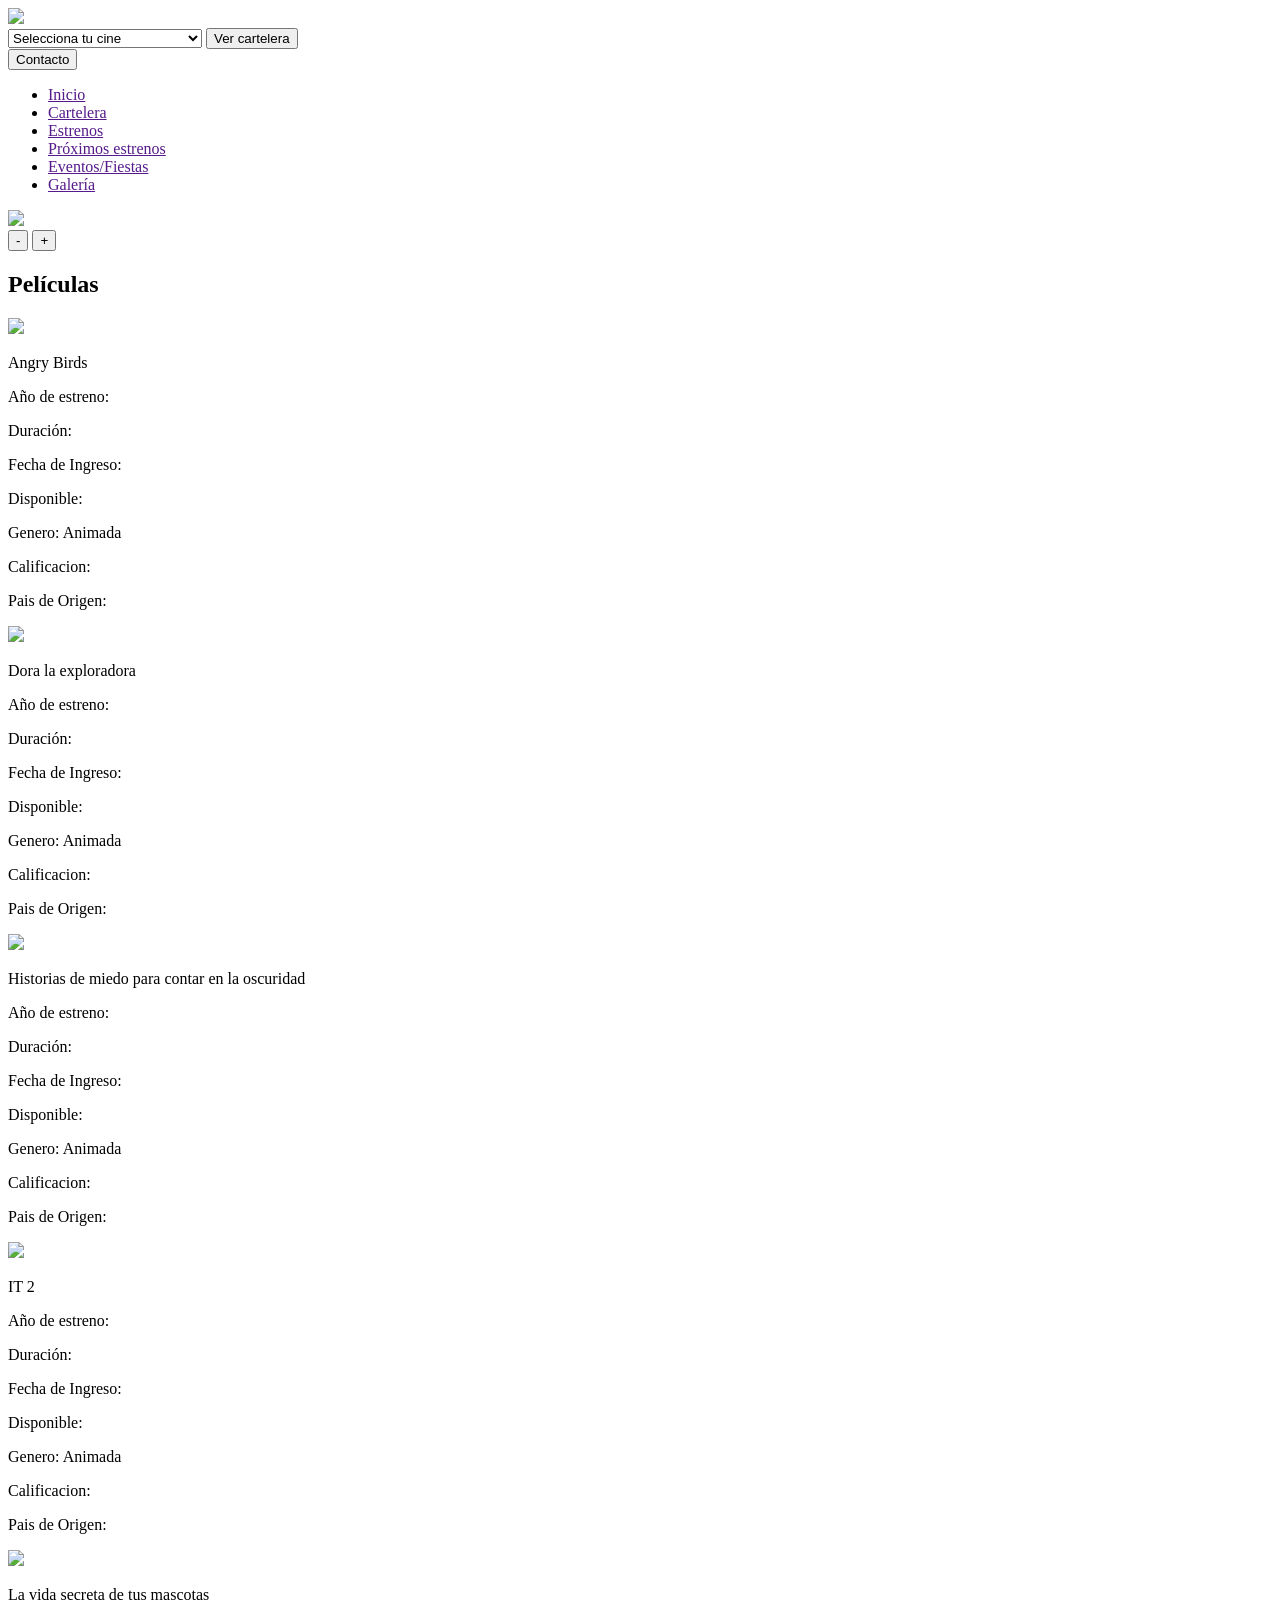
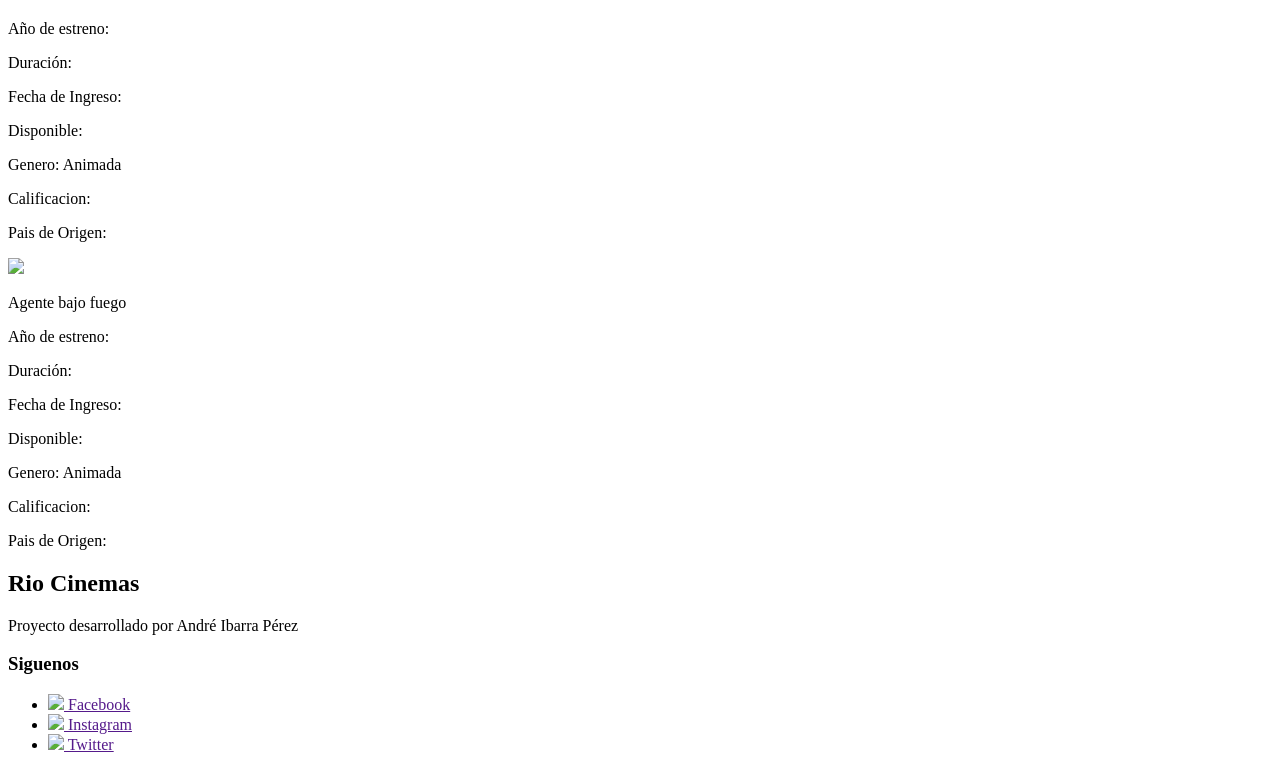
==== index.html @ 7ede3b26 "Update index.html" ====
<!DOCTYPE html>
<html lang="es">

<head>
    <meta charset="utf-8">
    <link href="css/style.css" rel="stylesheet" type="text/css">
    <title>Rio Cinemas</title>
</head>

<body>
    <div class="cabecera">
        <div class="anchocabecera">
            <div class="imagen-principal">
                <img class="logo" src="/img/logo.png">
            </div>
            <div class="buscador">
                <select>
                    <option>Selecciona tu cine</option>
                    <option>Cuauhtemoc (Monterrey, NL)</option>
                    <option>Gem Plaza (Monterrey, NL)</option>
                    <option>Alameda (Saltillo, Coah.)</option>
                </select>
                <input type="button" value="Ver cartelera" onclick="before">
            </div>
            <div class="contacto">
                <input type="button" value="Contacto">
            </div>
        </div>
    </div>
    <nav class="navegador">
        <div class="anchonavegador">
            <ul>
                <li>
                    <a href="">Inicio</a>
                </li>
                <li>
                    <a href="">Cartelera</a>
                </li>
                <li>
                    <a href="">Estrenos</a>
                </li>
                <li>
                    <a href="">Próximos estrenos</a>
                </li>
                <li>
                    <a href="">Eventos/Fiestas</a>
                </li>
                <li>
                    <a href="">Galería</a>
                </li>
            </ul>
            <ul>

            </ul>
        </div>
    </nav>
    <div class="imagen-slider">
        <div id="banners">
            <img class="imagenes-banners" src="img/banners/angrybirds.png">


        </div>
        <div class="botonesSigAnt">
            <button class="b-anterior" onclick="beforeImage()">-</button>
            <button class="b-siguiente" onclick="nextImage()">+</button>
        </div>
        <script>
            var slider_content = document.getElementById('banners');

            var image = ["angrybirds", "comosifueralaprimeravez", "habiaunavezenhollywood", "historiasmiedo", "it", "angrybirds"];

            var i = image.length;

            function nextImage() {
                if (i < image.length) {
                    i = i + 1;
                    if (i == image.length) {
                        i = 1;
                    }
                } else {
                    i = 1;
                }
                slider_content.innerHTML = "<img class=\"imagenes-banners\" src=\"img/banners/" + image[i] + ".png\">";
            }

            function beforeImage() {
                if (i < image.length + 1 && i > 1) {
                    i = i - 1;
                } else {
                    i = image.length;
                }
                slider_content.innerHTML = "<img class=\"imagenes-banners\" src=img/banners/" + image[i - 1] + ".png>";
            }
        </script>
    </div>


    <div class="peliculas">
        <h2>Películas</h2>
        <div class="listapeliculas">
            <div class="pelicula-info">
                <img src="img/peliculas/angrybirds.jpg">
                <p>Angry Birds</p>
                <p>Año de estreno:</p> 
                <p>Duración: </p>
                <p>Fecha de Ingreso:</p>
                <p>Disponible:</p>
                <p>Genero: Animada</p>
                <p>Calificacion:</p>
                <p>Pais de Origen:</p>
            </div>
            <div class="pelicula-info">
                <img src="img/peliculas/dora.jpg">
                <p>Dora la exploradora</p>
                <p>Año de estreno:</p> 
                <p>Duración: </p>
                <p>Fecha de Ingreso:</p>
                <p>Disponible:</p>
                <p>Genero: Animada</p>
                <p>Calificacion:</p>
                <p>Pais de Origen:</p>
            </div>
            <div class="pelicula-info">
                <img src="img/peliculas/historias.jpg">
                <p>Historias de miedo para contar en la oscuridad </p>
               <p>Año de estreno:</p> 
                <p>Duración: </p>
                <p>Fecha de Ingreso:</p>
                <p>Disponible:</p>
                <p>Genero: Animada</p>
                <p>Calificacion:</p>
                <p>Pais de Origen:</p>
            </div>
            <div class="pelicula-info">
                <img src="img/peliculas/it.jpg">
                <p>IT 2 </p>
               <p>Año de estreno:</p> 
                <p>Duración: </p>
                <p>Fecha de Ingreso:</p>
                <p>Disponible:</p>
                <p>Genero: Animada</p>
                <p>Calificacion:</p>
                <p>Pais de Origen:</p>
            </div>
            <div class="pelicula-info">
                <img src="img/peliculas/vidasecreta.jpg">
                <p>La vida secreta de tus mascotas </p>
                <p>Año de estreno:</p> 
                <p>Duración: </p>
                <p>Fecha de Ingreso:</p>
                <p>Disponible:</p>
                <p>Genero: Animada</p>
                <p>Calificacion:</p>
                <p>Pais de Origen:</p>
            </div>
            <div class="pelicula-info">
                <img src="img/peliculas/agente.jpg">
                <p>Agente bajo fuego </p>
               <p>Año de estreno:</p> 
                <p>Duración: </p>
                <p>Fecha de Ingreso:</p>
                <p>Disponible:</p>
                <p>Genero: Animada</p>
                <p>Calificacion:</p>
                <p>Pais de Origen:</p>
            </div>
        </div>
    </div>

    <div class="pie">
        <div class="pie-padre">
            <div class="pie-izquierda">
                <h2>Rio Cinemas</h2>
                <p>Proyecto desarrollado por André Ibarra Pérez</p>
            </div>
            <div class="pie-centro">

            </div>
            <div class="pie-derecha">
                <h3>Siguenos</h3>
                <ul>
                    <li>
                        <a href=""><img src="img/icons/Facebook_16px.png"> Facebook</a>
                    </li>
                    <li>
                        <a href=""><img src="img/icons/Instagram_16px.png"> Instagram</a>
                    </li>
                    <li>
                        <a href=""><img src="img/icons/Twitter_16px.png"> Twitter</a>
                    </li>
                </ul>



            </div>
        </div>

    </div>
    <script>
        setInterval('nextImage()', 3000);
    </script>
</body>

</html>
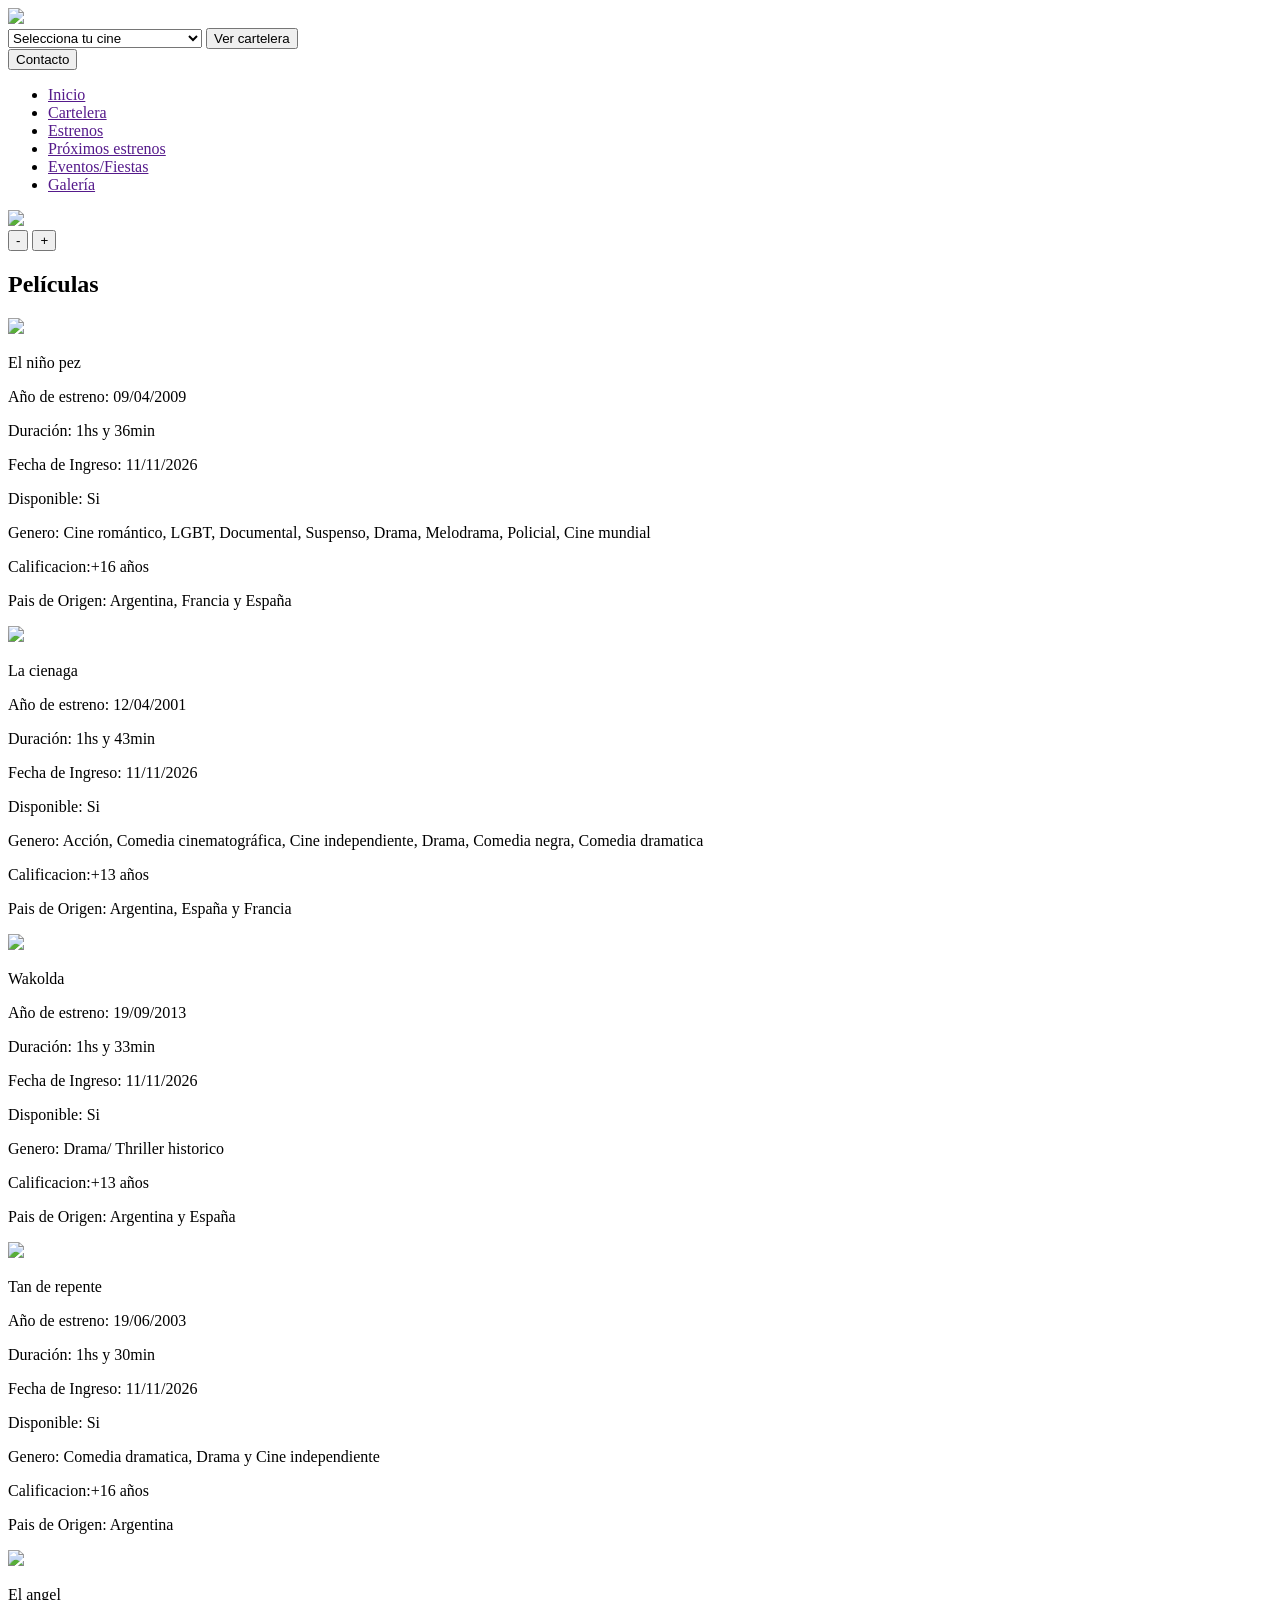
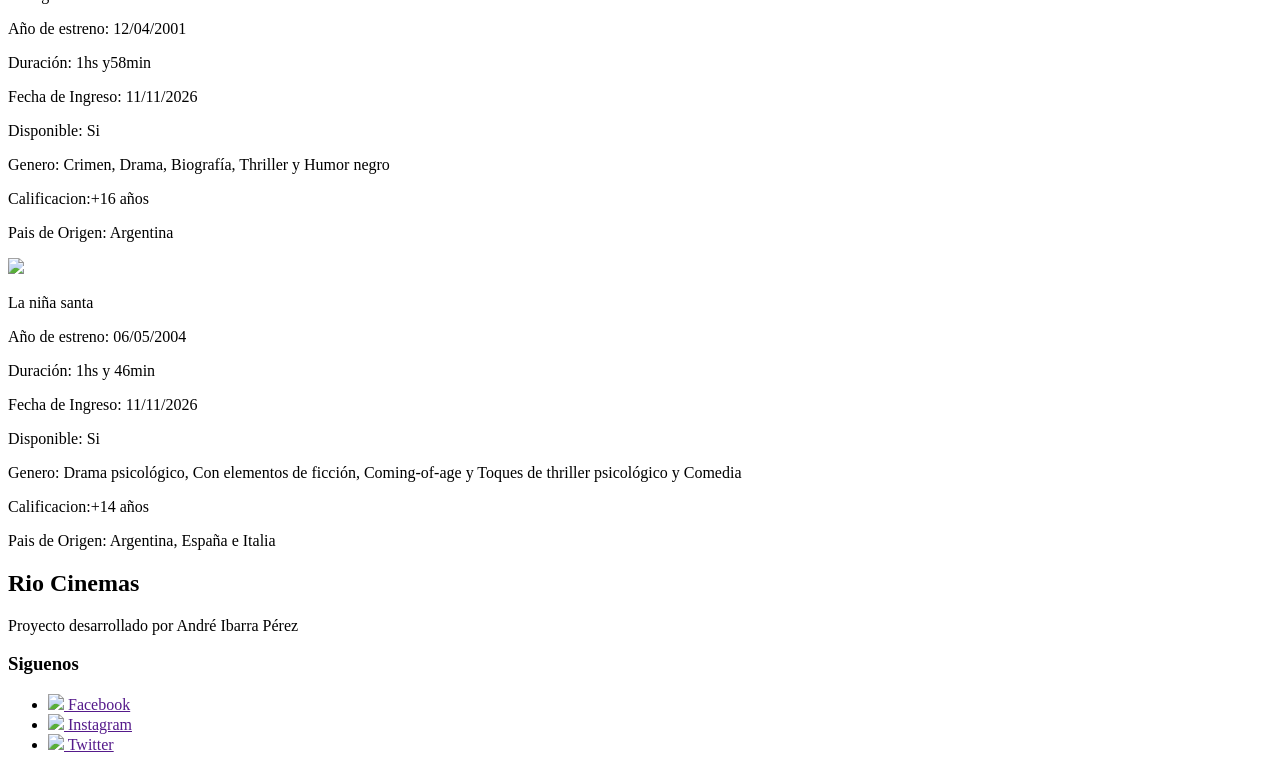
==== commit 0fd6df1b: "Update index.html" ====
--- a/index.html
+++ b/index.html
@@ -99,70 +99,70 @@
         <h2>Películas</h2>
         <div class="listapeliculas">
             <div class="pelicula-info">
-                <img src="img/peliculas/angrybirds.jpg">
-                <p>Angry Birds</p>
-                <p>Año de estreno:</p> 
-                <p>Duración: </p>
-                <p>Fecha de Ingreso:</p>
-                <p>Disponible:</p>
-                <p>Genero: Animada</p>
-                <p>Calificacion:</p>
-                <p>Pais de Origen:</p>
-            </div>
-            <div class="pelicula-info">
-                <img src="img/peliculas/dora.jpg">
-                <p>Dora la exploradora</p>
-                <p>Año de estreno:</p> 
-                <p>Duración: </p>
-                <p>Fecha de Ingreso:</p>
-                <p>Disponible:</p>
-                <p>Genero: Animada</p>
-                <p>Calificacion:</p>
-                <p>Pais de Origen:</p>
-            </div>
-            <div class="pelicula-info">
-                <img src="img/peliculas/historias.jpg">
-                <p>Historias de miedo para contar en la oscuridad </p>
-               <p>Año de estreno:</p> 
-                <p>Duración: </p>
-                <p>Fecha de Ingreso:</p>
-                <p>Disponible:</p>
-                <p>Genero: Animada</p>
-                <p>Calificacion:</p>
-                <p>Pais de Origen:</p>
-            </div>
-            <div class="pelicula-info">
-                <img src="img/peliculas/it.jpg">
-                <p>IT 2 </p>
-               <p>Año de estreno:</p> 
-                <p>Duración: </p>
-                <p>Fecha de Ingreso:</p>
-                <p>Disponible:</p>
-                <p>Genero: Animada</p>
-                <p>Calificacion:</p>
-                <p>Pais de Origen:</p>
-            </div>
-            <div class="pelicula-info">
-                <img src="img/peliculas/vidasecreta.jpg">
-                <p>La vida secreta de tus mascotas </p>
-                <p>Año de estreno:</p> 
-                <p>Duración: </p>
-                <p>Fecha de Ingreso:</p>
-                <p>Disponible:</p>
-                <p>Genero: Animada</p>
-                <p>Calificacion:</p>
-                <p>Pais de Origen:</p>
-            </div>
-            <div class="pelicula-info">
-                <img src="img/peliculas/agente.jpg">
-                <p>Agente bajo fuego </p>
-               <p>Año de estreno:</p> 
-                <p>Duración: </p>
-                <p>Fecha de Ingreso:</p>
-                <p>Disponible:</p>
-                <p>Genero: Animada</p>
-                <p>Calificacion:</p>
-                <p>Pais de Origen:</p>
+                <img src="img/peliculas/El niño pez.jpg">
+                <p>El niño pez</p>
+                <p>Año de estreno: 09/04/2009</p> 
+                <p>Duración: 1hs y 36min </p>
+                <p>Fecha de Ingreso: 11/11/2026</p>
+                <p>Disponible: Si</p>
+                <p>Genero: Cine romántico, LGBT, Documental, Suspenso, Drama, Melodrama, Policial, Cine mundial </p>
+                <p>Calificacion:+16 años</p>
+                <p>Pais de Origen: Argentina, Francia y España</p>
+            </div>
+            <div class="pelicula-info">
+                <img src="img/peliculas/La cienaga.jpg">
+                <p>La cienaga</p>
+                <p>Año de estreno: 12/04/2001</p> 
+                <p>Duración: 1hs y 43min </p>
+                <p>Fecha de Ingreso: 11/11/2026</p>
+                <p>Disponible: Si</p>
+                <p>Genero: Acción, Comedia cinematográfica, Cine independiente, Drama, Comedia negra, Comedia dramatica</p>
+                <p>Calificacion:+13 años</p>
+                <p>Pais de Origen: Argentina, España y Francia</p>
+            </div>
+            <div class="pelicula-info">
+                <img src="img/peliculas/Wakolda.jpg">
+                <p>Wakolda</p>
+               <p>Año de estreno: 19/09/2013</p> 
+                <p>Duración: 1hs y 33min </p>
+                <p>Fecha de Ingreso: 11/11/2026</p>
+                <p>Disponible: Si</p>
+                <p>Genero: Drama/ Thriller historico</p>
+                <p>Calificacion:+13 años</p>
+                <p>Pais de Origen: Argentina y España</p>
+            </div>
+            <div class="pelicula-info">
+                <img src="img/peliculas/Tan de repente.jpg">
+                <p>Tan de repente</p>
+               <p>Año de estreno: 19/06/2003</p> 
+                <p>Duración: 1hs y 30min </p>
+                <p>Fecha de Ingreso: 11/11/2026</p>
+                <p>Disponible: Si</p>
+                <p>Genero: Comedia dramatica, Drama y Cine independiente</p>
+                <p>Calificacion:+16 años</p>
+                <p>Pais de Origen: Argentina</p>
+            </div>
+            <div class="pelicula-info">
+                <img src="img/peliculas/El angel.jpg">
+                <p>El angel </p>
+                <p>Año de estreno: 12/04/2001</p> 
+                <p>Duración: 1hs y58min </p>
+                <p>Fecha de Ingreso: 11/11/2026</p>
+                <p>Disponible: Si</p>
+                <p>Genero: Crimen, Drama, Biografía, Thriller y Humor negro</p>
+                <p>Calificacion:+16 años</p>
+                <p>Pais de Origen: Argentina</p>
+            </div>
+            <div class="pelicula-info">
+                <img src="img/peliculas/La niña santa.jpg">
+                <p>La niña santa</p>
+               <p>Año de estreno: 06/05/2004</p> 
+                <p>Duración: 1hs y 46min </p>
+                <p>Fecha de Ingreso: 11/11/2026</p>
+                <p>Disponible: Si</p>
+                <p>Genero: Drama psicológico, Con elementos de ficción, Coming-of-age y Toques de thriller psicológico y Comedia </p>
+                <p>Calificacion:+14 años</p>
+                <p>Pais de Origen: Argentina, España e Italia</p>
             </div>
         </div>
     </div>
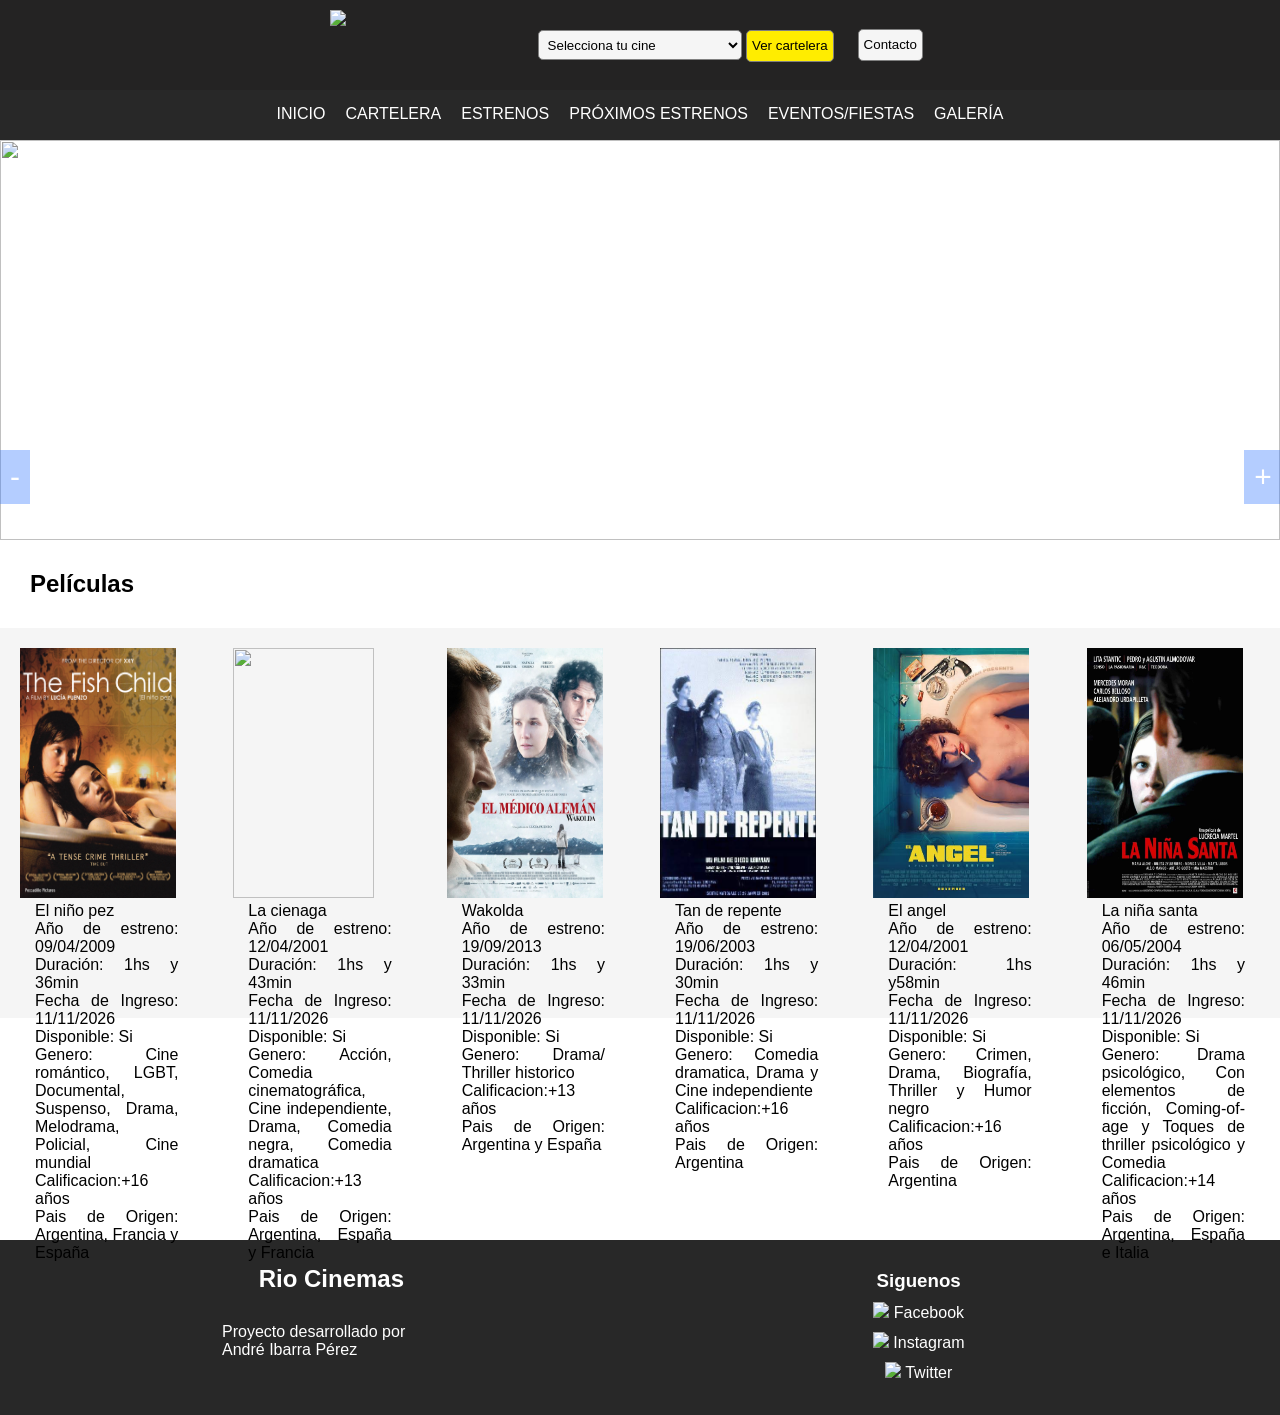
==== commit 90033025: "Update index.html" ====
--- a/index.html
+++ b/index.html
@@ -56,7 +56,7 @@
     </nav>
     <div class="imagen-slider">
         <div id="banners">
-            <img class="imagenes-banners" src="img/banners/angrybirds.png">
+            <img class="imagenes-banners" src="img/angrybirds.png">
 
 
         </div>
@@ -99,7 +99,7 @@
         <h2>Películas</h2>
         <div class="listapeliculas">
             <div class="pelicula-info">
-                <img src="img/peliculas/El niño pez.jpg">
+                <img src="img/El niño pez.jpg">
                 <p>El niño pez</p>
                 <p>Año de estreno: 09/04/2009</p> 
                 <p>Duración: 1hs y 36min </p>
@@ -110,7 +110,7 @@
                 <p>Pais de Origen: Argentina, Francia y España</p>
             </div>
             <div class="pelicula-info">
-                <img src="img/peliculas/La cienaga.jpg">
+                <img src="img/La cienaga.jpg">
                 <p>La cienaga</p>
                 <p>Año de estreno: 12/04/2001</p> 
                 <p>Duración: 1hs y 43min </p>
@@ -121,7 +121,7 @@
                 <p>Pais de Origen: Argentina, España y Francia</p>
             </div>
             <div class="pelicula-info">
-                <img src="img/peliculas/Wakolda.jpg">
+                <img src="img/Wakolda.jpg">
                 <p>Wakolda</p>
                <p>Año de estreno: 19/09/2013</p> 
                 <p>Duración: 1hs y 33min </p>
@@ -132,7 +132,7 @@
                 <p>Pais de Origen: Argentina y España</p>
             </div>
             <div class="pelicula-info">
-                <img src="img/peliculas/Tan de repente.jpg">
+                <img src="img/Tan de repente.jpg">
                 <p>Tan de repente</p>
                <p>Año de estreno: 19/06/2003</p> 
                 <p>Duración: 1hs y 30min </p>
@@ -143,7 +143,7 @@
                 <p>Pais de Origen: Argentina</p>
             </div>
             <div class="pelicula-info">
-                <img src="img/peliculas/El angel.jpg">
+                <img src="img/El angel.jpg">
                 <p>El angel </p>
                 <p>Año de estreno: 12/04/2001</p> 
                 <p>Duración: 1hs y58min </p>
@@ -154,7 +154,7 @@
                 <p>Pais de Origen: Argentina</p>
             </div>
             <div class="pelicula-info">
-                <img src="img/peliculas/La niña santa.jpg">
+                <img src="img/La niña santa.jpg">
                 <p>La niña santa</p>
                <p>Año de estreno: 06/05/2004</p> 
                 <p>Duración: 1hs y 46min </p>
--- a/css/style.css
+++ b/css/style.css
@@ -0,0 +1,254 @@
+* {
+    padding: 0;
+    margin: 0;
+    font-family: Roboto, Oxygen, Ubuntu, Cantarell, 'Open Sans', 'Helvetica Neue', sans-serif;
+}
+
+.cabecera {
+    top: 0;
+    width: 100%;
+    height: 90px;
+    background-color: #242323;
+    position: fixed;
+    z-index: 1;
+}
+
+.anchocabecera {
+    width: 50%;
+    height: 90px;
+    margin: 0 auto;
+    display: flex;
+}
+
+.imagen-principal {
+    flex: 33%;
+    height: 110px;
+}
+
+.logo {
+    margin: 10px;
+    height: 70px;
+}
+
+.buscador {
+    flex: 49%;
+    height: 90px;
+    float: left;
+}
+
+.buscador select {
+    margin-top: 30px;
+    border-radius: 5px;
+    background-color: whitesmoke;
+    border: 1px solid gray;
+    height: 30px;
+    padding: 5px;
+    cursor: pointer;
+}
+
+.buscador input {
+    border-radius: 5px;
+    background-color: #ffed00;
+    line-height: 20px;
+    padding: 5px;
+    border: 1px solid gray;
+    cursor: pointer;
+}
+
+.buscador input:hover {
+    background-color: rgb(239, 248, 188);
+}
+
+.contacto {
+    margin-top: 29px;
+    flex: 15%;
+    height: 110px;
+}
+
+.contacto input {
+    line-height: 20px;
+    padding: 5px;
+    border: 1px solid gray;
+    cursor: pointer;
+    border-radius: 5px;
+    background-color: whitesmoke;
+}
+
+.contacto input:hover {
+    background-color: rgb(239, 248, 188);
+}
+
+.navegador {
+    background-color: #282828;
+    top: 0;
+    width: 100%;
+    height: auto;
+    margin-top: 90px;
+    position: fixed;
+    z-index: 2;
+}
+
+.anchonavegador {
+    margin: 0 auto;
+    height: 50px;
+    width: 75%;
+}
+
+.anchonavegador ul {
+    position: relative;
+    left: 50%;
+    float: left;
+}
+
+.anchonavegador ul li {
+    color: white;
+    list-style: none;
+    float: left;
+    position: relative;
+    right: 50%;
+    margin: 10px;
+    margin-top: 15px;
+    text-transform: uppercase;
+}
+
+.anchonavegador ul li a {
+    text-decoration: none;
+    color: white;
+}
+
+.anchonavegador ul li a:hover {
+    color: rgb(255, 255, 0);
+    transition: .4s;
+}
+
+.imagen-slider {
+    margin-top: 140px;
+    width: 100%;
+    height: 400px;
+}
+
+#banners {
+    width: 100%;
+    height: auto;
+}
+
+.botonesSigAnt {
+    width: 100%;
+}
+
+.b-anterior {
+    padding: 10px;
+    border: none;
+    background: rgba(51, 119, 255, 0.363);
+    font-size: 30px;
+    color: white;
+    position: absolute;
+    top: 50%;
+    cursor: pointer;
+}
+
+.b-siguiente {
+    padding: 10px;
+    border: none;
+    background: rgba(51, 119, 255, 0.363);
+    font-size: 30px;
+    color: white;
+    position: absolute;
+    top: 50%;
+    cursor: pointer;
+    margin-left: 97.2%;
+}
+
+.imagenes-banners {
+    width: 100%;
+    height: 400px;
+}
+
+.peliculas {
+    width: 100%;
+    height: 700px;
+}
+
+.peliculas h2 {
+    padding: 30px;
+}
+
+.listapeliculas {
+    width: 100%;
+    height: 450px;
+    display: flex;
+    flex-direction: row;
+}
+
+.pelicula-info {
+    flex: 20%;
+    height: 350px;
+    background-color: whitesmoke;
+    text-align: justify;
+    padding: 20px;
+}
+
+.pelicula-info img {
+    width: 90%;
+    height: 250px;
+}
+
+.pelicula-info p {
+    padding-right: 15px;
+    padding-left: 15px;
+}
+
+.pie {
+    width: 100%;
+    height: 175px;
+    background-color: #282828;
+    ;
+    color: white;
+}
+
+.pie-padre {
+    margin: 0 auto;
+    background-color: #282828;
+    ;
+    width: 70%;
+    height: 175px;
+    display: flex;
+}
+
+.pie-izquierda {
+    flex: 33%;
+}
+
+.pie-izquierda h2 {
+    margin-top: 25px;
+    text-align: center;
+}
+
+.pie-izquierda p {
+    margin: 30px;
+}
+
+.pie-centro {
+    flex: 33%;
+}
+
+.pie-derecha {
+    padding: 30px;
+    flex: 33%;
+    text-align: center;
+}
+
+.pie-derecha ul li {
+    list-style: none;
+    margin: 10px;
+}
+
+.pie-derecha a {
+    margin: 15px;
+    text-decoration: none;
+    color: white;
+}
+
+.pie-derecha a:hover {
+    color: purple;
+}
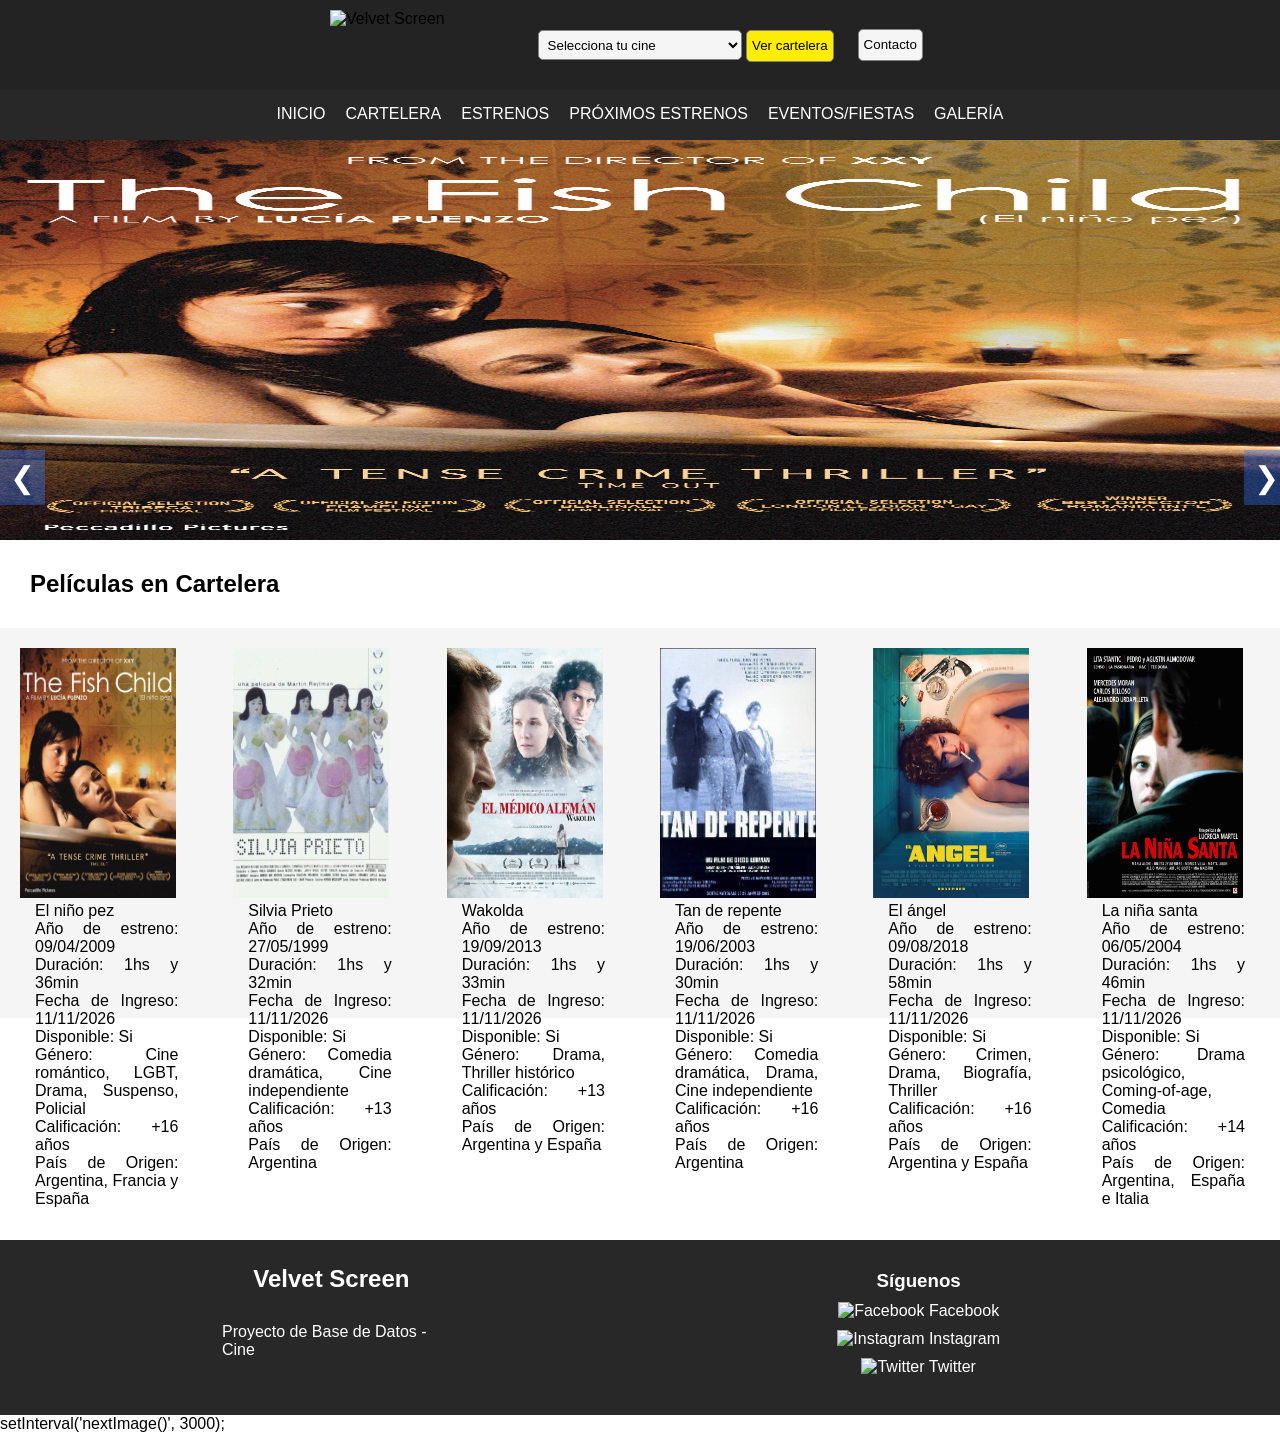
==== commit fc00ab2e: "Update title and improve image handling in index.html" ====
--- a/index.html
+++ b/index.html
@@ -4,14 +4,14 @@
 <head>
     <meta charset="utf-8">
     <link href="css/style.css" rel="stylesheet" type="text/css">
-    <title>Rio Cinemas</title>
+    <title>Velvet Screen | Cine Argentino</title>
 </head>
 
 <body>
     <div class="cabecera">
         <div class="anchocabecera">
             <div class="imagen-principal">
-                <img class="logo" src="/img/logo.png">
+                <img class="logo" src="img/logo.png" alt="Velvet Screen">
             </div>
             <div class="buscador">
                 <select>
@@ -20,149 +20,132 @@
                     <option>Gem Plaza (Monterrey, NL)</option>
                     <option>Alameda (Saltillo, Coah.)</option>
                 </select>
-                <input type="button" value="Ver cartelera" onclick="before">
+                <input type="button" value="Ver cartelera" onclick="location.href='Cartelera.html'">
             </div>
             <div class="contacto">
                 <input type="button" value="Contacto">
             </div>
         </div>
     </div>
+
     <nav class="navegador">
         <div class="anchonavegador">
             <ul>
-                <li>
-                    <a href="">Inicio</a>
-                </li>
-                <li>
-                    <a href="">Cartelera</a>
-                </li>
-                <li>
-                    <a href="">Estrenos</a>
-                </li>
-                <li>
-                    <a href="">Próximos estrenos</a>
-                </li>
-                <li>
-                    <a href="">Eventos/Fiestas</a>
-                </li>
-                <li>
-                    <a href="">Galería</a>
-                </li>
-            </ul>
-            <ul>
-
+                <li><a href="index.html">Inicio</a></li>
+                <li><a href="Cartelera.html">Cartelera</a></li>
+                <li><a href="#peliculas">Estrenos</a></li>
+                <li><a href="#peliculas">Próximos estrenos</a></li>
+                <li><a href="#">Eventos/Fiestas</a></li>
+                <li><a href="#">Galería</a></li>
             </ul>
         </div>
     </nav>
+
     <div class="imagen-slider">
         <div id="banners">
-            <img class="imagenes-banners" src="img/angrybirds.png">
-
-
+            <img class="imagenes-banners" src="img/El niño pez.jpg" alt="Destacada">
         </div>
         <div class="botonesSigAnt">
-            <button class="b-anterior" onclick="beforeImage()">-</button>
-            <button class="b-siguiente" onclick="nextImage()">+</button>
+            <button class="b-anterior" onclick="beforeImage()">❮</button>
+            <button class="b-siguiente" onclick="nextImage()">❯</button>
         </div>
         <script>
             var slider_content = document.getElementById('banners');
-
-            var image = ["angrybirds", "comosifueralaprimeravez", "habiaunavezenhollywood", "historiasmiedo", "it", "angrybirds"];
-
-            var i = image.length;
+            var image = [
+                "El niño pez.jpg",
+                "Silvia Prieto.jpg",
+                "Wakolda.jpg",
+                "Tan de repente.jpg",
+                "El angel.jpg",
+                "La niña santa.jpg"
+            ];
+            var i = 0;
 
             function nextImage() {
-                if (i < image.length) {
-                    i = i + 1;
-                    if (i == image.length) {
-                        i = 1;
-                    }
-                } else {
-                    i = 1;
-                }
-                slider_content.innerHTML = "<img class=\"imagenes-banners\" src=\"img/banners/" + image[i] + ".png\">";
+                i = (i + 1) % image.length;
+                slider_content.innerHTML = '<img class="imagenes-banners" src="img/' + image[i] + '" alt="Destacada">';
             }
 
             function beforeImage() {
-                if (i < image.length + 1 && i > 1) {
-                    i = i - 1;
-                } else {
-                    i = image.length;
-                }
-                slider_content.innerHTML = "<img class=\"imagenes-banners\" src=img/banners/" + image[i - 1] + ".png>";
+                i = (i - 1 + image.length) % image.length;
+                slider_content.innerHTML = '<img class="imagenes-banners" src="img/' + image[i] + '" alt="Destacada">';
             }
         </script>
     </div>
 
-
-    <div class="peliculas">
-        <h2>Películas</h2>
+    <div class="peliculas" id="peliculas">
+        <h2>Películas en Cartelera</h2>
         <div class="listapeliculas">
             <div class="pelicula-info">
-                <img src="img/El niño pez.jpg">
+                <img src="img/El niño pez.jpg" alt="El niño pez">
                 <p>El niño pez</p>
-                <p>Año de estreno: 09/04/2009</p> 
-                <p>Duración: 1hs y 36min </p>
+                <p>Año de estreno: 09/04/2009</p>
+                <p>Duración: 1hs y 36min</p>
                 <p>Fecha de Ingreso: 11/11/2026</p>
                 <p>Disponible: Si</p>
-                <p>Genero: Cine romántico, LGBT, Documental, Suspenso, Drama, Melodrama, Policial, Cine mundial </p>
-                <p>Calificacion:+16 años</p>
-                <p>Pais de Origen: Argentina, Francia y España</p>
+                <p>Género: Cine romántico, LGBT, Drama, Suspenso, Policial</p>
+                <p>Calificación: +16 años</p>
+                <p>País de Origen: Argentina, Francia y España</p>
             </div>
+
             <div class="pelicula-info">
-                <img src="img/La cienaga.jpg">
-                <p>La cienaga</p>
-                <p>Año de estreno: 12/04/2001</p> 
-                <p>Duración: 1hs y 43min </p>
+                <img src="img/Silvia Prieto.jpg" alt="Silvia Prieto">
+                <p>Silvia Prieto</p>
+                <p>Año de estreno: 27/05/1999</p>
+                <p>Duración: 1hs y 32min</p>
                 <p>Fecha de Ingreso: 11/11/2026</p>
                 <p>Disponible: Si</p>
-                <p>Genero: Acción, Comedia cinematográfica, Cine independiente, Drama, Comedia negra, Comedia dramatica</p>
-                <p>Calificacion:+13 años</p>
-                <p>Pais de Origen: Argentina, España y Francia</p>
+                <p>Género: Comedia dramática, Cine independiente</p>
+                <p>Calificación: +13 años</p>
+                <p>País de Origen: Argentina</p>
             </div>
+
             <div class="pelicula-info">
-                <img src="img/Wakolda.jpg">
+                <img src="img/Wakolda.jpg" alt="Wakolda">
                 <p>Wakolda</p>
-               <p>Año de estreno: 19/09/2013</p> 
-                <p>Duración: 1hs y 33min </p>
+                <p>Año de estreno: 19/09/2013</p>
+                <p>Duración: 1hs y 33min</p>
                 <p>Fecha de Ingreso: 11/11/2026</p>
                 <p>Disponible: Si</p>
-                <p>Genero: Drama/ Thriller historico</p>
-                <p>Calificacion:+13 años</p>
-                <p>Pais de Origen: Argentina y España</p>
+                <p>Género: Drama, Thriller histórico</p>
+                <p>Calificación: +13 años</p>
+                <p>País de Origen: Argentina y España</p>
             </div>
+
             <div class="pelicula-info">
-                <img src="img/Tan de repente.jpg">
+                <img src="img/Tan de repente.jpg" alt="Tan de repente">
                 <p>Tan de repente</p>
-               <p>Año de estreno: 19/06/2003</p> 
-                <p>Duración: 1hs y 30min </p>
+                <p>Año de estreno: 19/06/2003</p>
+                <p>Duración: 1hs y 30min</p>
                 <p>Fecha de Ingreso: 11/11/2026</p>
                 <p>Disponible: Si</p>
-                <p>Genero: Comedia dramatica, Drama y Cine independiente</p>
-                <p>Calificacion:+16 años</p>
-                <p>Pais de Origen: Argentina</p>
+                <p>Género: Comedia dramática, Drama, Cine independiente</p>
+                <p>Calificación: +16 años</p>
+                <p>País de Origen: Argentina</p>
             </div>
+
             <div class="pelicula-info">
-                <img src="img/El angel.jpg">
-                <p>El angel </p>
-                <p>Año de estreno: 12/04/2001</p> 
-                <p>Duración: 1hs y58min </p>
+                <img src="img/El angel.jpg" alt="El ángel">
+                <p>El ángel</p>
+                <p>Año de estreno: 09/08/2018</p>
+                <p>Duración: 1hs y 58min</p>
                 <p>Fecha de Ingreso: 11/11/2026</p>
                 <p>Disponible: Si</p>
-                <p>Genero: Crimen, Drama, Biografía, Thriller y Humor negro</p>
-                <p>Calificacion:+16 años</p>
-                <p>Pais de Origen: Argentina</p>
+                <p>Género: Crimen, Drama, Biografía, Thriller</p>
+                <p>Calificación: +16 años</p>
+                <p>País de Origen: Argentina y España</p>
             </div>
+
             <div class="pelicula-info">
-                <img src="img/La niña santa.jpg">
+                <img src="img/La niña santa.jpg" alt="La niña santa">
                 <p>La niña santa</p>
-               <p>Año de estreno: 06/05/2004</p> 
-                <p>Duración: 1hs y 46min </p>
+                <p>Año de estreno: 06/05/2004</p>
+                <p>Duración: 1hs y 46min</p>
                 <p>Fecha de Ingreso: 11/11/2026</p>
                 <p>Disponible: Si</p>
-                <p>Genero: Drama psicológico, Con elementos de ficción, Coming-of-age y Toques de thriller psicológico y Comedia </p>
-                <p>Calificacion:+14 años</p>
-                <p>Pais de Origen: Argentina, España e Italia</p>
+                <p>Género: Drama psicológico, Coming-of-age, Comedia</p>
+                <p>Calificación: +14 años</p>
+                <p>País de Origen: Argentina, España e Italia</p>
             </div>
         </div>
     </div>
@@ -170,33 +153,28 @@
     <div class="pie">
         <div class="pie-padre">
             <div class="pie-izquierda">
-                <h2>Rio Cinemas</h2>
-                <p>Proyecto desarrollado por André Ibarra Pérez</p>
+                <h2>Velvet Screen</h2>
+                <p>Proyecto de Base de Datos - Cine</p>
             </div>
             <div class="pie-centro">
-
             </div>
             <div class="pie-derecha">
-                <h3>Siguenos</h3>
+                <h3>Síguenos</h3>
                 <ul>
-                    <li>
-                        <a href=""><img src="img/icons/Facebook_16px.png"> Facebook</a>
-                    </li>
-                    <li>
-                        <a href=""><img src="img/icons/Instagram_16px.png"> Instagram</a>
-                    </li>
-                    <li>
-                        <a href=""><img src="img/icons/Twitter_16px.png"> Twitter</a>
-                    </li>
+                    <li><a href="#"><img src="img/icons/Facebook_16px.png" alt="Facebook"> Facebook</a></li>
+                    <li><a href="#"><img src="img/icons/Instagram_16px.png" alt="Instagram"> Instagram</a></li>
+                    <li><a href="#"><img src="img/icons/Twitter_16px.png" alt="Twitter"> Twitter</a></li>
                 </ul>
-
-
-
             </div>
         </div>
+    </div>
 
-    </div>
     <script>
+        setInterval(nextImage, 3500);
+    </script>
+</body>
+
+</html>
         setInterval('nextImage()', 3000);
     </script>
 </body>
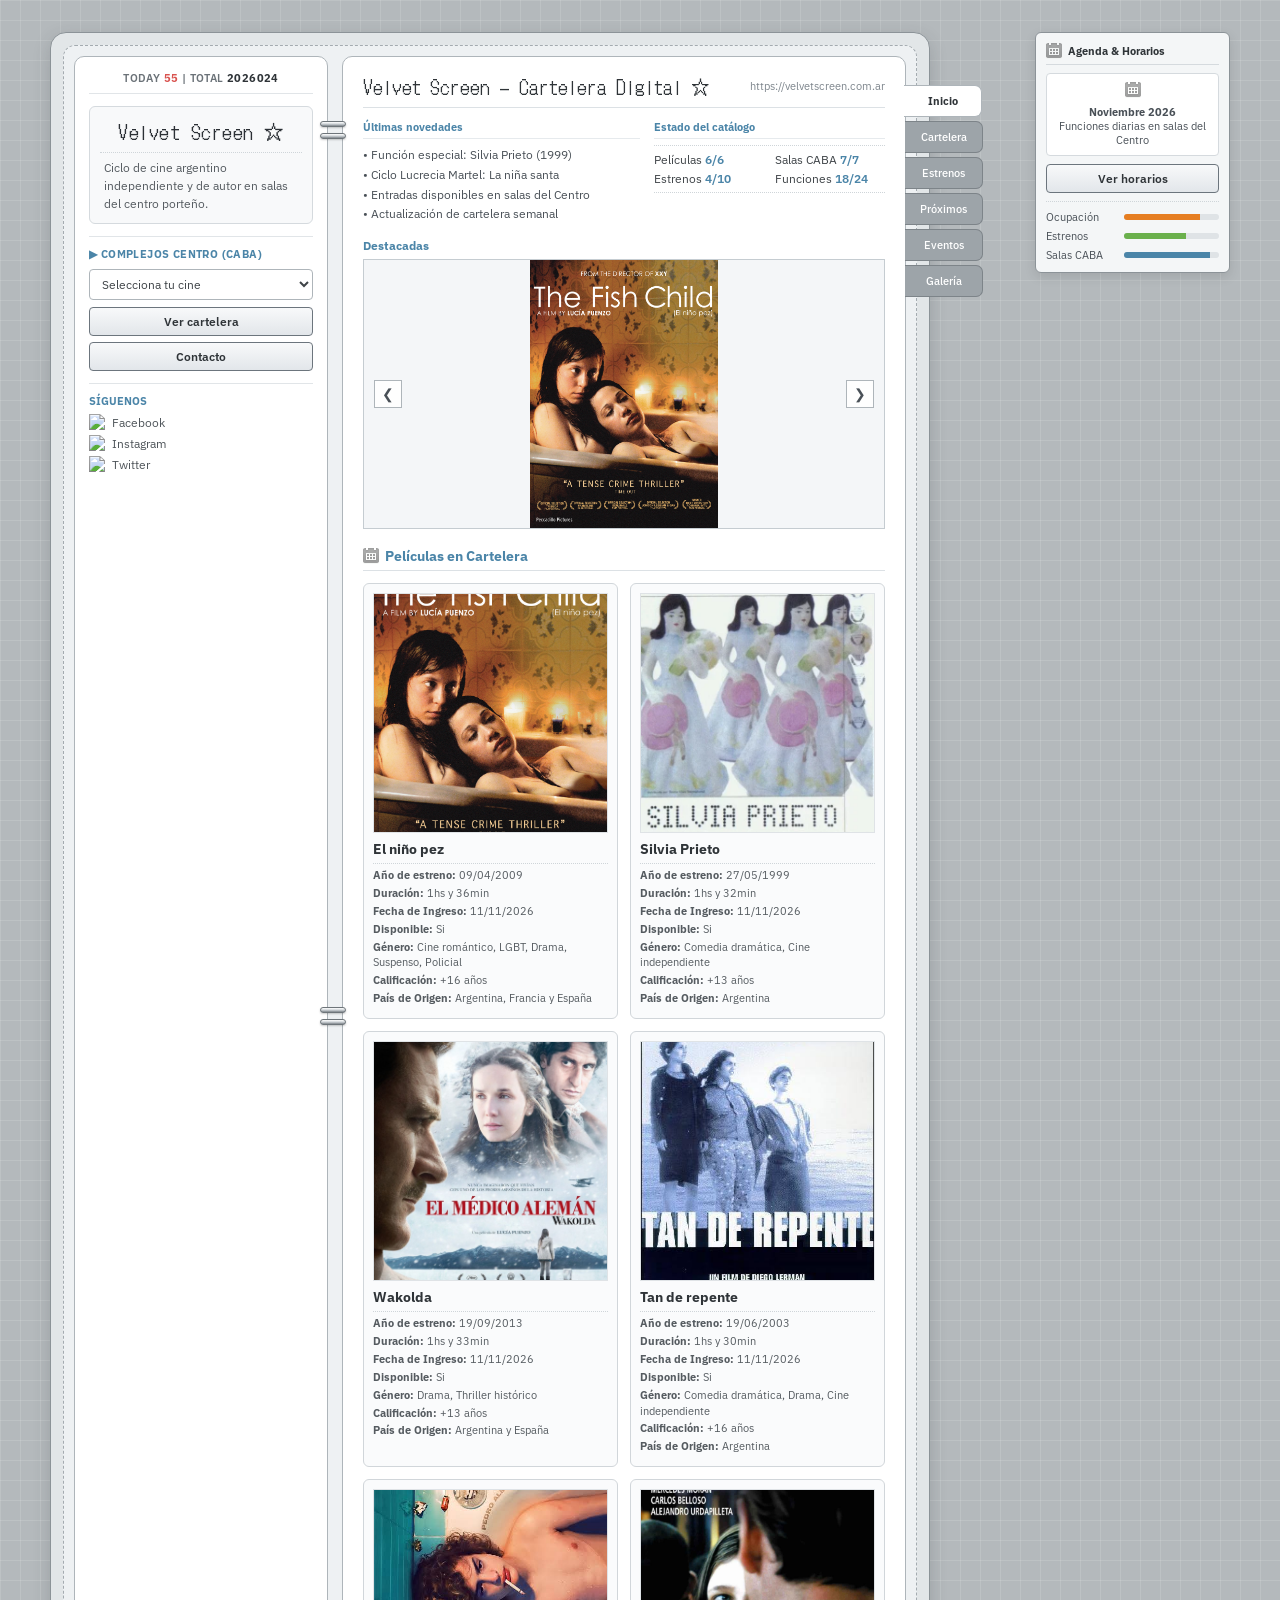
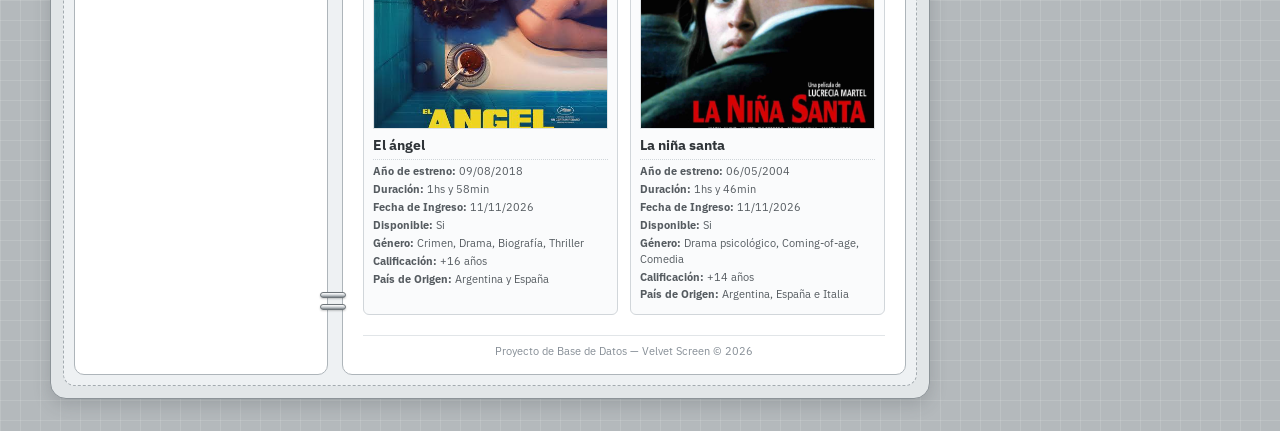
==== commit 01501549: "Update index.html" ====
--- a/index.html
+++ b/index.html
@@ -3,180 +3,263 @@
 
 <head>
     <meta charset="utf-8">
+    <meta name="viewport" content="width=device-width, initial-scale=1.0">
     <link href="css/style.css" rel="stylesheet" type="text/css">
-    <title>Velvet Screen | Cine Argentino</title>
+    <title>Velvet Screen | Mini-Cine</title>
 </head>
 
 <body>
-    <div class="cabecera">
-        <div class="anchocabecera">
-            <div class="imagen-principal">
-                <img class="logo" src="img/logo.png" alt="Velvet Screen">
-            </div>
-            <div class="buscador">
-                <select>
-                    <option>Selecciona tu cine</option>
-                    <option>Cuauhtemoc (Monterrey, NL)</option>
-                    <option>Gem Plaza (Monterrey, NL)</option>
-                    <option>Alameda (Saltillo, Coah.)</option>
-                </select>
-                <input type="button" value="Ver cartelera" onclick="location.href='Cartelera.html'">
-            </div>
-            <div class="contacto">
-                <input type="button" value="Contacto">
+    <div class="cyworld-wrapper">
+        <div class="cyworld-outer">
+            <div class="cyworld-dashed">
+
+                <!-- ANILLOS DE CUADERNO -->
+                <div class="notebook-rings">
+                    <div class="ring-pair">
+                        <div class="ring"></div>
+                        <div class="ring"></div>
+                    </div>
+                    <div class="ring-pair">
+                        <div class="ring"></div>
+                        <div class="ring"></div>
+                    </div>
+                    <div class="ring-pair">
+                        <div class="ring"></div>
+                        <div class="ring"></div>
+                    </div>
+                </div>
+
+                <!-- PÁGINA IZQUIERDA -->
+                <aside class="left-page">
+                    <div class="today-counter">
+                        TODAY <span class="num-accent">55</span> | TOTAL <span class="num-dark">2026024</span>
+                    </div>
+
+                    <div class="profile-box">
+                        <div class="brand-title">Velvet Screen ☆</div>
+                        <div class="profile-bio">
+                            Ciclo de cine argentino independiente y de autor en salas del centro porteño.
+                        </div>
+                    </div>
+
+                    <div class="sidebar-section">
+                        <h4>▶ Complejos Centro (CABA)</h4>
+                        <div class="buscador">
+                            <select>
+                                <option>Selecciona tu cine</option>
+                                <option>Cine Gaumont (Av. Rivadavia 1635, Congreso)</option>
+                                <option>Cine Lorca (Av. Corrientes 1428, San Nicolás)</option>
+                                <option>Cinema City General Paz (Av. Cabildo 2702)</option>
+                                <option>Cine Cosmos UBA (Av. Corrientes 2046)</option>
+                                <option>Cine Monumental (Lavalle 780, Microcentro)</option>
+                                <option>Hoyts Abasto (Av. Corrientes 3247)</option>
+                                <option>Cine Premier (Av. Corrientes 1565)</option>
+                            </select>
+                            <input type="button" value="Ver cartelera" onclick="location.href='Cartelera.html'">
+                        </div>
+                        <button class="btn-cyworld btn-secondary" onclick="alert('Contacto: info@velvetscreen.com.ar')">Contacto</button>
+                    </div>
+
+                    <!-- REDES SOCIALES TAL COMO ESTABAN -->
+                    <div class="sidebar-section pie-derecha">
+                        <h3>Síguenos</h3>
+                        <ul>
+                            <li>
+                                <a href=""><img src="img/icons/Facebook_16px.png"> Facebook</a>
+                            </li>
+                            <li>
+                                <a href=""><img src="img/icons/Instagram_16px.png"> Instagram</a>
+                            </li>
+                            <li>
+                                <a href=""><img src="img/icons/Twitter_16px.png"> Twitter</a>
+                            </li>
+                        </ul>
+                    </div>
+                </aside>
+
+                <!-- PÁGINA DERECHA -->
+                <main class="right-page">
+                    <nav class="cyworld-tabs">
+                        <a href="index.html" class="active">Inicio</a>
+                        <a href="Cartelera.html">Cartelera</a>
+                        <a href="#peliculas">Estrenos</a>
+                        <a href="#peliculas">Próximos</a>
+                        <a href="#">Eventos</a>
+                        <a href="#">Galería</a>
+                    </nav>
+
+                    <div class="header-bar">
+                        <h1>Velvet Screen — Cartelera Digital ☆</h1>
+                        <span class="fake-url">https://velvetscreen.com.ar</span>
+                    </div>
+
+                    <div class="top-summary-grid">
+                        <div class="news-list">
+                            <h4>Últimas novedades</h4>
+                            <ul>
+                                <li>• Función especial: Silvia Prieto (1999)</li>
+                                <li>• Ciclo Lucrecia Martel: La niña santa</li>
+                                <li>• Entradas disponibles en salas del Centro</li>
+                                <li>• Actualización de cartelera semanal</li>
+                            </ul>
+                        </div>
+                        <div class="stats-list">
+                            <h4>Estado del catálogo</h4>
+                            <div class="stats-grid">
+                                <div>Películas <span class="count">6/6</span></div>
+                                <div>Salas CABA <span class="count">7/7</span></div>
+                                <div>Estrenos <span class="count">4/10</span></div>
+                                <div>Funciones <span class="count">18/24</span></div>
+                            </div>
+                        </div>
+                    </div>
+
+                    <div class="miniroom-title">Destacadas</div>
+                    <div class="imagen-slider">
+                        <div id="banners">
+                            <img class="imagenes-banners" src="img/El niño pez.jpg" alt="Destacada">
+                        </div>
+                        <button class="b-anterior" onclick="beforeImage()">❮</button>
+                        <button class="b-siguiente" onclick="nextImage()">❯</button>
+                    </div>
+
+                    <div class="peliculas" id="peliculas">
+                        <h2><img src="img/calendar.png" alt="Calendario"> Películas en Cartelera</h2>
+                        <div class="listapeliculas">
+                            <div class="pelicula-info">
+                                <img src="img/El niño pez.jpg" alt="El niño pez">
+                                <p>El niño pez</p>
+                                <p><strong>Año de estreno:</strong> 09/04/2009</p>
+                                <p><strong>Duración:</strong> 1hs y 36min</p>
+                                <p><strong>Fecha de Ingreso:</strong> 11/11/2026</p>
+                                <p><strong>Disponible:</strong> Si</p>
+                                <p><strong>Género:</strong> Cine romántico, LGBT, Drama, Suspenso, Policial</p>
+                                <p><strong>Calificación:</strong> +16 años</p>
+                                <p><strong>País de Origen:</strong> Argentina, Francia y España</p>
+                            </div>
+
+                            <div class="pelicula-info">
+                                <img src="img/Silvia Prieto.jpg" alt="Silvia Prieto">
+                                <p>Silvia Prieto</p>
+                                <p><strong>Año de estreno:</strong> 27/05/1999</p>
+                                <p><strong>Duración:</strong> 1hs y 32min</p>
+                                <p><strong>Fecha de Ingreso:</strong> 11/11/2026</p>
+                                <p><strong>Disponible:</strong> Si</p>
+                                <p><strong>Género:</strong> Comedia dramática, Cine independiente</p>
+                                <p><strong>Calificación:</strong> +13 años</p>
+                                <p><strong>País de Origen:</strong> Argentina</p>
+                            </div>
+
+                            <div class="pelicula-info">
+                                <img src="img/Wakolda.jpg" alt="Wakolda">
+                                <p>Wakolda</p>
+                                <p><strong>Año de estreno:</strong> 19/09/2013</p>
+                                <p><strong>Duración:</strong> 1hs y 33min</p>
+                                <p><strong>Fecha de Ingreso:</strong> 11/11/2026</p>
+                                <p><strong>Disponible:</strong> Si</p>
+                                <p><strong>Género:</strong> Drama, Thriller histórico</p>
+                                <p><strong>Calificación:</strong> +13 años</p>
+                                <p><strong>País de Origen:</strong> Argentina y España</p>
+                            </div>
+
+                            <div class="pelicula-info">
+                                <img src="img/Tan de repente.jpg" alt="Tan de repente">
+                                <p>Tan de repente</p>
+                                <p><strong>Año de estreno:</strong> 19/06/2003</p>
+                                <p><strong>Duración:</strong> 1hs y 30min</p>
+                                <p><strong>Fecha de Ingreso:</strong> 11/11/2026</p>
+                                <p><strong>Disponible:</strong> Si</p>
+                                <p><strong>Género:</strong> Comedia dramática, Drama, Cine independiente</p>
+                                <p><strong>Calificación:</strong> +16 años</p>
+                                <p><strong>País de Origen:</strong> Argentina</p>
+                            </div>
+
+                            <div class="pelicula-info">
+                                <img src="img/El angel.jpg" alt="El ángel">
+                                <p>El ángel</p>
+                                <p><strong>Año de estreno:</strong> 09/08/2018</p>
+                                <p><strong>Duración:</strong> 1hs y 58min</p>
+                                <p><strong>Fecha de Ingreso:</strong> 11/11/2026</p>
+                                <p><strong>Disponible:</strong> Si</p>
+                                <p><strong>Género:</strong> Crimen, Drama, Biografía, Thriller</p>
+                                <p><strong>Calificación:</strong> +16 años</p>
+                                <p><strong>País de Origen:</strong> Argentina y España</p>
+                            </div>
+
+                            <div class="pelicula-info">
+                                <img src="img/La niña santa.jpg" alt="La niña santa">
+                                <p>La niña santa</p>
+                                <p><strong>Año de estreno:</strong> 06/05/2004</p>
+                                <p><strong>Duración:</strong> 1hs y 46min</p>
+                                <p><strong>Fecha de Ingreso:</strong> 11/11/2026</p>
+                                <p><strong>Disponible:</strong> Si</p>
+                                <p><strong>Género:</strong> Drama psicológico, Coming-of-age, Comedia</p>
+                                <p><strong>Calificación:</strong> +14 años</p>
+                                <p><strong>País de Origen:</strong> Argentina, España e Italia</p>
+                            </div>
+                        </div>
+                    </div>
+
+                    <footer class="pie-mini">
+                        Proyecto de Base de Datos — Velvet Screen © 2026
+                    </footer>
+                </main>
             </div>
         </div>
+
+        <!-- WIDGET LATERAL DERECHO CON CALENDAR.PNG -->
+        <aside class="side-widget">
+            <div class="widget-header">
+                <img src="img/calendar.png" alt="Calendario"> Agenda & Horarios
+            </div>
+            <div class="calendar-preview">
+                <img src="img/calendar.png" alt="Calendario de funciones">
+                <div><strong>Noviembre 2026</strong></div>
+                <div>Funciones diarias en salas del Centro</div>
+            </div>
+            <button class="btn-cyworld" onclick="location.href='Cartelera.html'">Ver horarios</button>
+
+            <div class="widget-bars">
+                <div class="bar-row">
+                    <span>Ocupación</span>
+                    <div class="bar-track"><div class="bar-fill-orange"></div></div>
+                </div>
+                <div class="bar-row">
+                    <span>Estrenos</span>
+                    <div class="bar-track"><div class="bar-fill-green"></div></div>
+                </div>
+                <div class="bar-row">
+                    <span>Salas CABA</span>
+                    <div class="bar-track"><div class="bar-fill-blue"></div></div>
+                </div>
+            </div>
+        </aside>
     </div>
 
-    <nav class="navegador">
-        <div class="anchonavegador">
-            <ul>
-                <li><a href="index.html">Inicio</a></li>
-                <li><a href="Cartelera.html">Cartelera</a></li>
-                <li><a href="#peliculas">Estrenos</a></li>
-                <li><a href="#peliculas">Próximos estrenos</a></li>
-                <li><a href="#">Eventos/Fiestas</a></li>
-                <li><a href="#">Galería</a></li>
-            </ul>
-        </div>
-    </nav>
-
-    <div class="imagen-slider">
-        <div id="banners">
-            <img class="imagenes-banners" src="img/El niño pez.jpg" alt="Destacada">
-        </div>
-        <div class="botonesSigAnt">
-            <button class="b-anterior" onclick="beforeImage()">❮</button>
-            <button class="b-siguiente" onclick="nextImage()">❯</button>
-        </div>
-        <script>
-            var slider_content = document.getElementById('banners');
-            var image = [
-                "El niño pez.jpg",
-                "Silvia Prieto.jpg",
-                "Wakolda.jpg",
-                "Tan de repente.jpg",
-                "El angel.jpg",
-                "La niña santa.jpg"
-            ];
-            var i = 0;
-
-            function nextImage() {
-                i = (i + 1) % image.length;
-                slider_content.innerHTML = '<img class="imagenes-banners" src="img/' + image[i] + '" alt="Destacada">';
-            }
-
-            function beforeImage() {
-                i = (i - 1 + image.length) % image.length;
-                slider_content.innerHTML = '<img class="imagenes-banners" src="img/' + image[i] + '" alt="Destacada">';
-            }
-        </script>
-    </div>
-
-    <div class="peliculas" id="peliculas">
-        <h2>Películas en Cartelera</h2>
-        <div class="listapeliculas">
-            <div class="pelicula-info">
-                <img src="img/El niño pez.jpg" alt="El niño pez">
-                <p>El niño pez</p>
-                <p>Año de estreno: 09/04/2009</p>
-                <p>Duración: 1hs y 36min</p>
-                <p>Fecha de Ingreso: 11/11/2026</p>
-                <p>Disponible: Si</p>
-                <p>Género: Cine romántico, LGBT, Drama, Suspenso, Policial</p>
-                <p>Calificación: +16 años</p>
-                <p>País de Origen: Argentina, Francia y España</p>
-            </div>
-
-            <div class="pelicula-info">
-                <img src="img/Silvia Prieto.jpg" alt="Silvia Prieto">
-                <p>Silvia Prieto</p>
-                <p>Año de estreno: 27/05/1999</p>
-                <p>Duración: 1hs y 32min</p>
-                <p>Fecha de Ingreso: 11/11/2026</p>
-                <p>Disponible: Si</p>
-                <p>Género: Comedia dramática, Cine independiente</p>
-                <p>Calificación: +13 años</p>
-                <p>País de Origen: Argentina</p>
-            </div>
-
-            <div class="pelicula-info">
-                <img src="img/Wakolda.jpg" alt="Wakolda">
-                <p>Wakolda</p>
-                <p>Año de estreno: 19/09/2013</p>
-                <p>Duración: 1hs y 33min</p>
-                <p>Fecha de Ingreso: 11/11/2026</p>
-                <p>Disponible: Si</p>
-                <p>Género: Drama, Thriller histórico</p>
-                <p>Calificación: +13 años</p>
-                <p>País de Origen: Argentina y España</p>
-            </div>
-
-            <div class="pelicula-info">
-                <img src="img/Tan de repente.jpg" alt="Tan de repente">
-                <p>Tan de repente</p>
-                <p>Año de estreno: 19/06/2003</p>
-                <p>Duración: 1hs y 30min</p>
-                <p>Fecha de Ingreso: 11/11/2026</p>
-                <p>Disponible: Si</p>
-                <p>Género: Comedia dramática, Drama, Cine independiente</p>
-                <p>Calificación: +16 años</p>
-                <p>País de Origen: Argentina</p>
-            </div>
-
-            <div class="pelicula-info">
-                <img src="img/El angel.jpg" alt="El ángel">
-                <p>El ángel</p>
-                <p>Año de estreno: 09/08/2018</p>
-                <p>Duración: 1hs y 58min</p>
-                <p>Fecha de Ingreso: 11/11/2026</p>
-                <p>Disponible: Si</p>
-                <p>Género: Crimen, Drama, Biografía, Thriller</p>
-                <p>Calificación: +16 años</p>
-                <p>País de Origen: Argentina y España</p>
-            </div>
-
-            <div class="pelicula-info">
-                <img src="img/La niña santa.jpg" alt="La niña santa">
-                <p>La niña santa</p>
-                <p>Año de estreno: 06/05/2004</p>
-                <p>Duración: 1hs y 46min</p>
-                <p>Fecha de Ingreso: 11/11/2026</p>
-                <p>Disponible: Si</p>
-                <p>Género: Drama psicológico, Coming-of-age, Comedia</p>
-                <p>Calificación: +14 años</p>
-                <p>País de Origen: Argentina, España e Italia</p>
-            </div>
-        </div>
-    </div>
-
-    <div class="pie">
-        <div class="pie-padre">
-            <div class="pie-izquierda">
-                <h2>Velvet Screen</h2>
-                <p>Proyecto de Base de Datos - Cine</p>
-            </div>
-            <div class="pie-centro">
-            </div>
-            <div class="pie-derecha">
-                <h3>Síguenos</h3>
-                <ul>
-                    <li><a href="#"><img src="img/icons/Facebook_16px.png" alt="Facebook"> Facebook</a></li>
-                    <li><a href="#"><img src="img/icons/Instagram_16px.png" alt="Instagram"> Instagram</a></li>
-                    <li><a href="#"><img src="img/icons/Twitter_16px.png" alt="Twitter"> Twitter</a></li>
-                </ul>
-            </div>
-        </div>
-    </div>
-
     <script>
+        var slider_content = document.getElementById('banners');
+        var image = [
+            "El niño pez.jpg",
+            "Silvia Prieto.jpg",
+            "Wakolda.jpg",
+            "Tan de repente.jpg",
+            "El angel.jpg",
+            "La niña santa.jpg"
+        ];
+        var i = 0;
+
+        function nextImage() {
+            i = (i + 1) % image.length;
+            slider_content.innerHTML = '<img class="imagenes-banners" src="img/' + image[i] + '" alt="Destacada">';
+        }
+
+        function beforeImage() {
+            i = (i - 1 + image.length) % image.length;
+            slider_content.innerHTML = '<img class="imagenes-banners" src="img/' + image[i] + '" alt="Destacada">';
+        }
+
         setInterval(nextImage, 3500);
     </script>
 </body>
 
 </html>
-        setInterval('nextImage()', 3000);
-    </script>
-</body>
-
-</html>
--- a/css/style.css
+++ b/css/style.css
@@ -1,254 +1,587 @@
+@import url('https://fonts.googleapis.com/css2?family=DotGothic16&family=IBM+Plex+Sans:wght@400;500;600;700&display=swap');
+
 * {
+    margin: 0;
     padding: 0;
-    margin: 0;
-    font-family: Roboto, Oxygen, Ubuntu, Cantarell, 'Open Sans', 'Helvetica Neue', sans-serif;
-}
-
-.cabecera {
-    top: 0;
+    box-sizing: border-box;
+    font-family: 'IBM Plex Sans', 'DotGothic16', sans-serif;
+}
+
+body {
+    background-color: #b4b9bc;
+    background-image: 
+        linear-gradient(rgba(255, 255, 255, 0.12) 1px, transparent 1px),
+        linear-gradient(90deg, rgba(255, 255, 255, 0.12) 1px, transparent 1px);
+    background-size: 20px 20px;
+    color: #3f4448;
+    padding: 32px 16px;
+    min-height: 100vh;
+}
+
+/* LAYOUT GENERAL (LIBRETA + WIDGET LATERAL OPCIONAL) */
+.cyworld-wrapper {
+    max-width: 1180px;
+    margin: 0 auto;
+    display: flex;
+    align-items: flex-start;
+    gap: 105px;
+}
+
+/* CONTENEDOR EXTERIOR DE LA LIBRETA (ESTILO KIIIKIII) */
+.cyworld-outer {
+    flex: 1;
+    background-color: #e2e6e8;
+    border: 1.5px solid #8c9398;
+    border-radius: 16px;
+    padding: 12px;
+    box-shadow: 0 6px 18px rgba(45, 50, 55, 0.18);
+    position: relative;
+}
+
+/* BORDE PUNTEADO INTERIOR */
+.cyworld-dashed {
+    border: 1.5px dashed #a4abb0;
+    border-radius: 12px;
+    padding: 10px;
+    display: flex;
+    gap: 14px;
+    position: relative;
+    background-color: #eef1f3;
+}
+
+/* ANILLOS DE CUADERNO */
+.notebook-rings {
+    position: absolute;
+    left: 256px;
+    top: 75px;
+    bottom: 75px;
+    width: 26px;
+    display: flex;
+    flex-direction: column;
+    justify-content: space-between;
+    z-index: 10;
+    pointer-events: none;
+}
+
+.ring-pair {
+    display: flex;
+    flex-direction: column;
+    gap: 6px;
+}
+
+.ring {
+    width: 26px;
+    height: 6px;
+    background: linear-gradient(180deg, #ffffff 0%, #cfd4d8 50%, #7d8489 100%);
+    border-radius: 5px;
+    border: 1px solid #6e757a;
+    box-shadow: 0 1px 2px rgba(0, 0, 0, 0.2);
+}
+
+/* COLUMNA IZQUIERDA (PERFIL Y BUSCADOR) */
+.left-page {
+    width: 254px;
+    flex-shrink: 0;
+    background: #ffffff;
+    border: 1px solid #aeb5ba;
+    border-radius: 10px;
+    padding: 14px;
+    display: flex;
+    flex-direction: column;
+    gap: 12px;
+}
+
+.today-counter {
+    text-align: center;
+    font-size: 11px;
+    font-weight: 600;
+    color: #6b7278;
+    border-bottom: 1px solid #e1e5e8;
+    padding-bottom: 8px;
+    letter-spacing: 0.4px;
+}
+
+.today-counter span.num-accent {
+    color: #d9534f;
+    font-weight: 700;
+}
+
+.today-counter span.num-dark {
+    color: #2f3438;
+    font-weight: 700;
+}
+
+.profile-box {
+    border: 1px solid #d5dade;
+    background: #f8f9fa;
+    border-radius: 6px;
+    padding: 10px;
+    text-align: center;
+}
+
+.brand-title {
+    font-family: 'DotGothic16', sans-serif;
+    font-size: 19px;
+    color: #2b3035;
+    letter-spacing: 0.5px;
+}
+
+.profile-bio {
+    margin-top: 8px;
+    font-size: 12px;
+    line-height: 1.5;
+    color: #555b60;
+    text-align: left;
+    padding: 6px 4px 0 4px;
+    border-top: 1px dotted #cfd5d9;
+}
+
+.sidebar-section {
+    border-top: 1px solid #e1e5e8;
+    padding-top: 10px;
+}
+
+.sidebar-section h4 {
+    font-size: 11px;
+    font-weight: 700;
+    text-transform: uppercase;
+    color: #4b85a8;
+    margin-bottom: 8px;
+    letter-spacing: 0.4px;
+}
+
+.buscador {
+    display: flex;
+    flex-direction: column;
+    gap: 7px;
+}
+
+.buscador select {
     width: 100%;
-    height: 90px;
-    background-color: #242323;
-    position: fixed;
-    z-index: 1;
-}
-
-.anchocabecera {
-    width: 50%;
-    height: 90px;
-    margin: 0 auto;
-    display: flex;
-}
-
-.imagen-principal {
-    flex: 33%;
-    height: 110px;
-}
-
-.logo {
-    margin: 10px;
-    height: 70px;
-}
-
-.buscador {
-    flex: 49%;
-    height: 90px;
-    float: left;
-}
-
-.buscador select {
-    margin-top: 30px;
-    border-radius: 5px;
-    background-color: whitesmoke;
-    border: 1px solid gray;
-    height: 30px;
-    padding: 5px;
+    padding: 6px 8px;
+    border-radius: 4px;
+    border: 1px solid #aeb5ba;
+    background-color: #ffffff;
+    color: #3f4448;
+    font-size: 11.5px;
+    outline: none;
     cursor: pointer;
 }
 
-.buscador input {
-    border-radius: 5px;
-    background-color: #ffed00;
-    line-height: 20px;
-    padding: 5px;
-    border: 1px solid gray;
+.buscador input[type="button"],
+.btn-cyworld {
+    width: 100%;
+    padding: 6px 8px;
+    border-radius: 4px;
+    border: 1px solid #6c757d;
+    background: linear-gradient(180deg, #f8f9fa 0%, #e2e6ea 100%);
+    color: #2f3438;
+    font-weight: 600;
+    font-size: 12px;
     cursor: pointer;
-}
-
-.buscador input:hover {
-    background-color: rgb(239, 248, 188);
-}
-
-.contacto {
-    margin-top: 29px;
-    flex: 15%;
-    height: 110px;
-}
-
-.contacto input {
-    line-height: 20px;
-    padding: 5px;
-    border: 1px solid gray;
-    cursor: pointer;
-    border-radius: 5px;
-    background-color: whitesmoke;
-}
-
-.contacto input:hover {
-    background-color: rgb(239, 248, 188);
-}
-
-.navegador {
-    background-color: #282828;
-    top: 0;
+    transition: background 0.15s;
+}
+
+.buscador input[type="button"]:hover,
+.btn-cyworld:hover {
+    background: #d8dee3;
+}
+
+.btn-secondary {
+    margin-top: 6px;
+}
+
+/* REDES SOCIALES (ESTRUCTURA ORIGINAL MANTENIDA) */
+.pie-derecha h3 {
+    font-size: 11px;
+    font-weight: 700;
+    text-transform: uppercase;
+    color: #4b85a8;
+    margin-bottom: 6px;
+}
+
+.pie-derecha ul {
+    list-style: none;
+    display: flex;
+    flex-direction: column;
+    gap: 5px;
+}
+
+.pie-derecha ul li a {
+    text-decoration: none;
+    color: #4f555a;
+    font-size: 12px;
+    display: flex;
+    align-items: center;
+    gap: 7px;
+}
+
+.pie-derecha ul li a:hover {
+    color: #4b85a8;
+    text-decoration: underline;
+}
+
+/* COLUMNA DERECHA (MINIROOM + CARTELERA) */
+.right-page {
+    flex: 1;
+    background: #ffffff;
+    border: 1px solid #aeb5ba;
+    border-radius: 10px;
+    padding: 16px 20px;
+    position: relative;
+    min-width: 0;
+}
+
+.header-bar {
+    display: flex;
+    justify-content: space-between;
+    align-items: center;
+    border-bottom: 1px solid #dce1e5;
+    padding-bottom: 8px;
+    margin-bottom: 12px;
+    flex-wrap: wrap;
+    gap: 8px;
+}
+
+.header-bar h1 {
+    font-family: 'DotGothic16', sans-serif;
+    font-size: 18px;
+    color: #2f3438;
+    font-weight: 400;
+}
+
+.fake-url {
+    font-size: 11px;
+    color: #7d858c;
+}
+
+/* RESUMEN SUPERIOR ESTILO CYWORLD */
+.top-summary-grid {
+    display: grid;
+    grid-template-columns: 1.2fr 1fr;
+    gap: 14px;
+    margin-bottom: 14px;
+    font-size: 12px;
+}
+
+.news-list h4,
+.stats-list h4 {
+    font-size: 11px;
+    color: #4b85a8;
+    border-bottom: 1px solid #e6eaed;
+    padding-bottom: 4px;
+    margin-bottom: 6px;
+}
+
+.news-list ul {
+    list-style: none;
+    line-height: 1.65;
+    color: #495057;
+}
+
+.stats-grid {
+    display: grid;
+    grid-template-columns: 1fr 1fr;
+    gap: 4px 10px;
+    border-top: 1px dotted #cfd5d9;
+    border-bottom: 1px dotted #cfd5d9;
+    padding: 6px 0;
+    font-size: 11.5px;
+}
+
+.stats-grid span.count {
+    color: #4b85a8;
+    font-weight: 600;
+}
+
+/* PESTAÑAS LATERALES GRISES (COMO LA REFERENCIA) */
+.cyworld-tabs {
+    position: absolute;
+    right: -78px;
+    top: 28px;
+    display: flex;
+    flex-direction: column;
+    gap: 4px;
+    z-index: 5;
+}
+
+.cyworld-tabs a {
+    display: block;
+    width: 78px;
+    padding: 8px 6px;
+    background-color: #9da4a9;
+    color: #ffffff;
+    text-decoration: none;
+    font-size: 11px;
+    font-weight: 500;
+    text-align: center;
+    border-radius: 0 7px 7px 0;
+    border: 1px solid #7d8489;
+    border-left: none;
+    transition: background 0.15s;
+}
+
+.cyworld-tabs a:hover {
+    background-color: #848c91;
+}
+
+.cyworld-tabs a.active {
+    background-color: #ffffff;
+    color: #2f3438;
+    font-weight: 700;
+    border-color: #aeb5ba;
+    margin-left: -1px;
+}
+
+/* WIDGET LATERAL DERECHO (CON TU IMAGEN CALENDAR.PNG) */
+.side-widget {
+    width: 195px;
+    flex-shrink: 0;
+    background-color: #f4f6f7;
+    border: 1px solid #8c9398;
+    border-radius: 6px;
+    padding: 10px;
+    font-size: 11px;
+    color: #495057;
+    box-shadow: 0 4px 12px rgba(0, 0, 0, 0.1);
+}
+
+.widget-header {
+    font-weight: 700;
+    color: #2f3438;
+    border-bottom: 1px solid #d5dade;
+    padding-bottom: 5px;
+    margin-bottom: 8px;
+    display: flex;
+    align-items: center;
+    gap: 6px;
+}
+
+.widget-header img {
+    width: 16px;
+    height: 16px;
+    object-fit: contain;
+}
+
+.calendar-preview {
+    text-align: center;
+    background: #ffffff;
+    border: 1px solid #d5dade;
+    border-radius: 4px;
+    padding: 8px;
+    margin-bottom: 8px;
+}
+
+.calendar-preview img {
+    max-width: 100%;
+    max-height: 95px;
+    object-fit: contain;
+    margin-bottom: 4px;
+}
+
+.widget-bars {
+    display: flex;
+    flex-direction: column;
+    gap: 5px;
+    margin-top: 8px;
+    padding-top: 8px;
+    border-top: 1px dotted #cfd5d9;
+}
+
+.bar-row {
+    display: flex;
+    align-items: center;
+    justify-content: space-between;
+    font-size: 10.5px;
+}
+
+.bar-track {
+    width: 95px;
+    height: 6px;
+    background: #dfe3e6;
+    border-radius: 3px;
+    overflow: hidden;
+}
+
+.bar-fill-orange { width: 80%; height: 100%; background: #e67e22; }
+.bar-fill-green  { width: 65%; height: 100%; background: #6ab04c; }
+.bar-fill-blue   { width: 90%; height: 100%; background: #4b85a8; }
+
+/* SLIDER TIPO MINIROOM */
+.miniroom-title {
+    font-size: 12px;
+    font-weight: 700;
+    color: #4b85a8;
+    margin-bottom: 6px;
+}
+
+.imagen-slider {
     width: 100%;
-    height: auto;
-    margin-top: 90px;
-    position: fixed;
-    z-index: 2;
-}
-
-.anchonavegador {
-    margin: 0 auto;
-    height: 50px;
-    width: 75%;
-}
-
-.anchonavegador ul {
+    height: 270px;
+    border: 1px solid #c5ccd1;
+    background-color: #f4f6f8;
     position: relative;
-    left: 50%;
-    float: left;
-}
-
-.anchonavegador ul li {
-    color: white;
-    list-style: none;
-    float: left;
-    position: relative;
-    right: 50%;
-    margin: 10px;
-    margin-top: 15px;
-    text-transform: uppercase;
-}
-
-.anchonavegador ul li a {
-    text-decoration: none;
-    color: white;
-}
-
-.anchonavegador ul li a:hover {
-    color: rgb(255, 255, 0);
-    transition: .4s;
-}
-
-.imagen-slider {
-    margin-top: 140px;
-    width: 100%;
-    height: 400px;
+    overflow: hidden;
+    margin-bottom: 18px;
 }
 
 #banners {
     width: 100%;
-    height: auto;
-}
-
-.botonesSigAnt {
-    width: 100%;
-}
-
-.b-anterior {
-    padding: 10px;
-    border: none;
-    background: rgba(51, 119, 255, 0.363);
-    font-size: 30px;
-    color: white;
+    height: 100%;
+    display: flex;
+    align-items: center;
+    justify-content: center;
+}
+
+.imagenes-banners {
+    max-width: 100%;
+    max-height: 100%;
+    object-fit: contain;
+}
+
+.b-anterior, .b-siguiente {
     position: absolute;
     top: 50%;
+    transform: translateY(-50%);
+    background: rgba(255, 255, 255, 0.9);
+    color: #495057;
+    border: 1px solid #aeb5ba;
+    width: 28px;
+    height: 28px;
+    font-size: 14px;
     cursor: pointer;
 }
 
-.b-siguiente {
-    padding: 10px;
-    border: none;
-    background: rgba(51, 119, 255, 0.363);
-    font-size: 30px;
-    color: white;
-    position: absolute;
-    top: 50%;
-    cursor: pointer;
-    margin-left: 97.2%;
-}
-
-.imagenes-banners {
+.b-anterior { left: 10px; }
+.b-siguiente { right: 10px; }
+
+.b-anterior:hover, .b-siguiente:hover {
+    background: #4b85a8;
+    color: #ffffff;
+}
+
+/* GRILLA DE PELÍCULAS */
+.peliculas h2 {
+    font-size: 14px;
+    color: #4b85a8;
+    border-bottom: 1px solid #dce1e5;
+    padding-bottom: 5px;
+    margin-bottom: 12px;
+    display: flex;
+    align-items: center;
+    gap: 6px;
+}
+
+.peliculas h2 img {
+    width: 16px;
+    height: 16px;
+}
+
+.listapeliculas {
+    display: grid;
+    grid-template-columns: repeat(auto-fill, minmax(205px, 1fr));
+    gap: 12px;
+}
+
+.pelicula-info {
+    background: #fafbfc;
+    border: 1px solid #d1d6da;
+    border-radius: 6px;
+    padding: 9px;
+    display: flex;
+    flex-direction: column;
+    transition: border-color 0.2s;
+}
+
+.pelicula-info:hover {
+    border-color: #4b85a8;
+}
+
+.pelicula-info img {
     width: 100%;
-    height: 400px;
-}
-
-.peliculas {
-    width: 100%;
-    height: 700px;
-}
-
-.peliculas h2 {
-    padding: 30px;
-}
-
-.listapeliculas {
-    width: 100%;
-    height: 450px;
-    display: flex;
-    flex-direction: row;
-}
-
-.pelicula-info {
-    flex: 20%;
-    height: 350px;
-    background-color: whitesmoke;
-    text-align: justify;
-    padding: 20px;
-}
-
-.pelicula-info img {
-    width: 90%;
-    height: 250px;
+    height: 240px;
+    object-fit: cover;
+    border: 1px solid #dfe3e6;
+    margin-bottom: 7px;
+}
+
+.pelicula-info p:first-of-type {
+    font-size: 13.5px;
+    font-weight: 700;
+    color: #2f3438;
+    margin-bottom: 4px;
+    border-bottom: 1px dotted #cfd5d9;
+    padding-bottom: 3px;
 }
 
 .pelicula-info p {
-    padding-right: 15px;
-    padding-left: 15px;
-}
-
-.pie {
-    width: 100%;
-    height: 175px;
-    background-color: #282828;
-    ;
-    color: white;
-}
-
-.pie-padre {
-    margin: 0 auto;
-    background-color: #282828;
-    ;
-    width: 70%;
-    height: 175px;
-    display: flex;
-}
-
-.pie-izquierda {
-    flex: 33%;
-}
-
-.pie-izquierda h2 {
-    margin-top: 25px;
+    font-size: 11px;
+    color: #555b60;
+    line-height: 1.45;
+    margin-bottom: 2px;
+    text-align: left;
+}
+
+/* HORARIOS CON IMAGEN CALENDAR.PNG */
+.horario-box {
+    margin-top: 5px;
+    padding-top: 5px;
+    border-top: 1px dotted #cfd5d9;
+    display: flex;
+    align-items: center;
+    gap: 6px;
+    font-size: 11px;
+    font-weight: 600;
+    color: #4b85a8;
+}
+
+.horario-box img {
+    width: 15px !important;
+    height: 15px !important;
+    border: none !important;
+    margin: 0 !important;
+    object-fit: contain;
+}
+
+/* PIE DE PÁGINA INTERNO */
+.pie-mini {
+    margin-top: 20px;
+    padding-top: 8px;
+    border-top: 1px solid #e1e5e8;
     text-align: center;
-}
-
-.pie-izquierda p {
-    margin: 30px;
-}
-
-.pie-centro {
-    flex: 33%;
-}
-
-.pie-derecha {
-    padding: 30px;
-    flex: 33%;
-    text-align: center;
-}
-
-.pie-derecha ul li {
-    list-style: none;
-    margin: 10px;
-}
-
-.pie-derecha a {
-    margin: 15px;
-    text-decoration: none;
-    color: white;
-}
-
-.pie-derecha a:hover {
-    color: purple;
-}
+    font-size: 11px;
+    color: #868e96;
+}
+
+@media (max-width: 1120px) {
+    .cyworld-wrapper {
+        flex-direction: column;
+        gap: 20px;
+    }
+    .side-widget {
+        width: 100%;
+    }
+}
+
+@media (max-width: 860px) {
+    .cyworld-dashed {
+        flex-direction: column;
+    }
+    .notebook-rings {
+        display: none;
+    }
+    .left-page {
+        width: 100%;
+    }
+    .cyworld-tabs {
+        position: static;
+        flex-direction: row;
+        flex-wrap: wrap;
+        margin-bottom: 12px;
+    }
+    .cyworld-tabs a {
+        width: auto;
+        border-radius: 5px;
+        border-left: 1px solid #7d8489;
+    }
+}
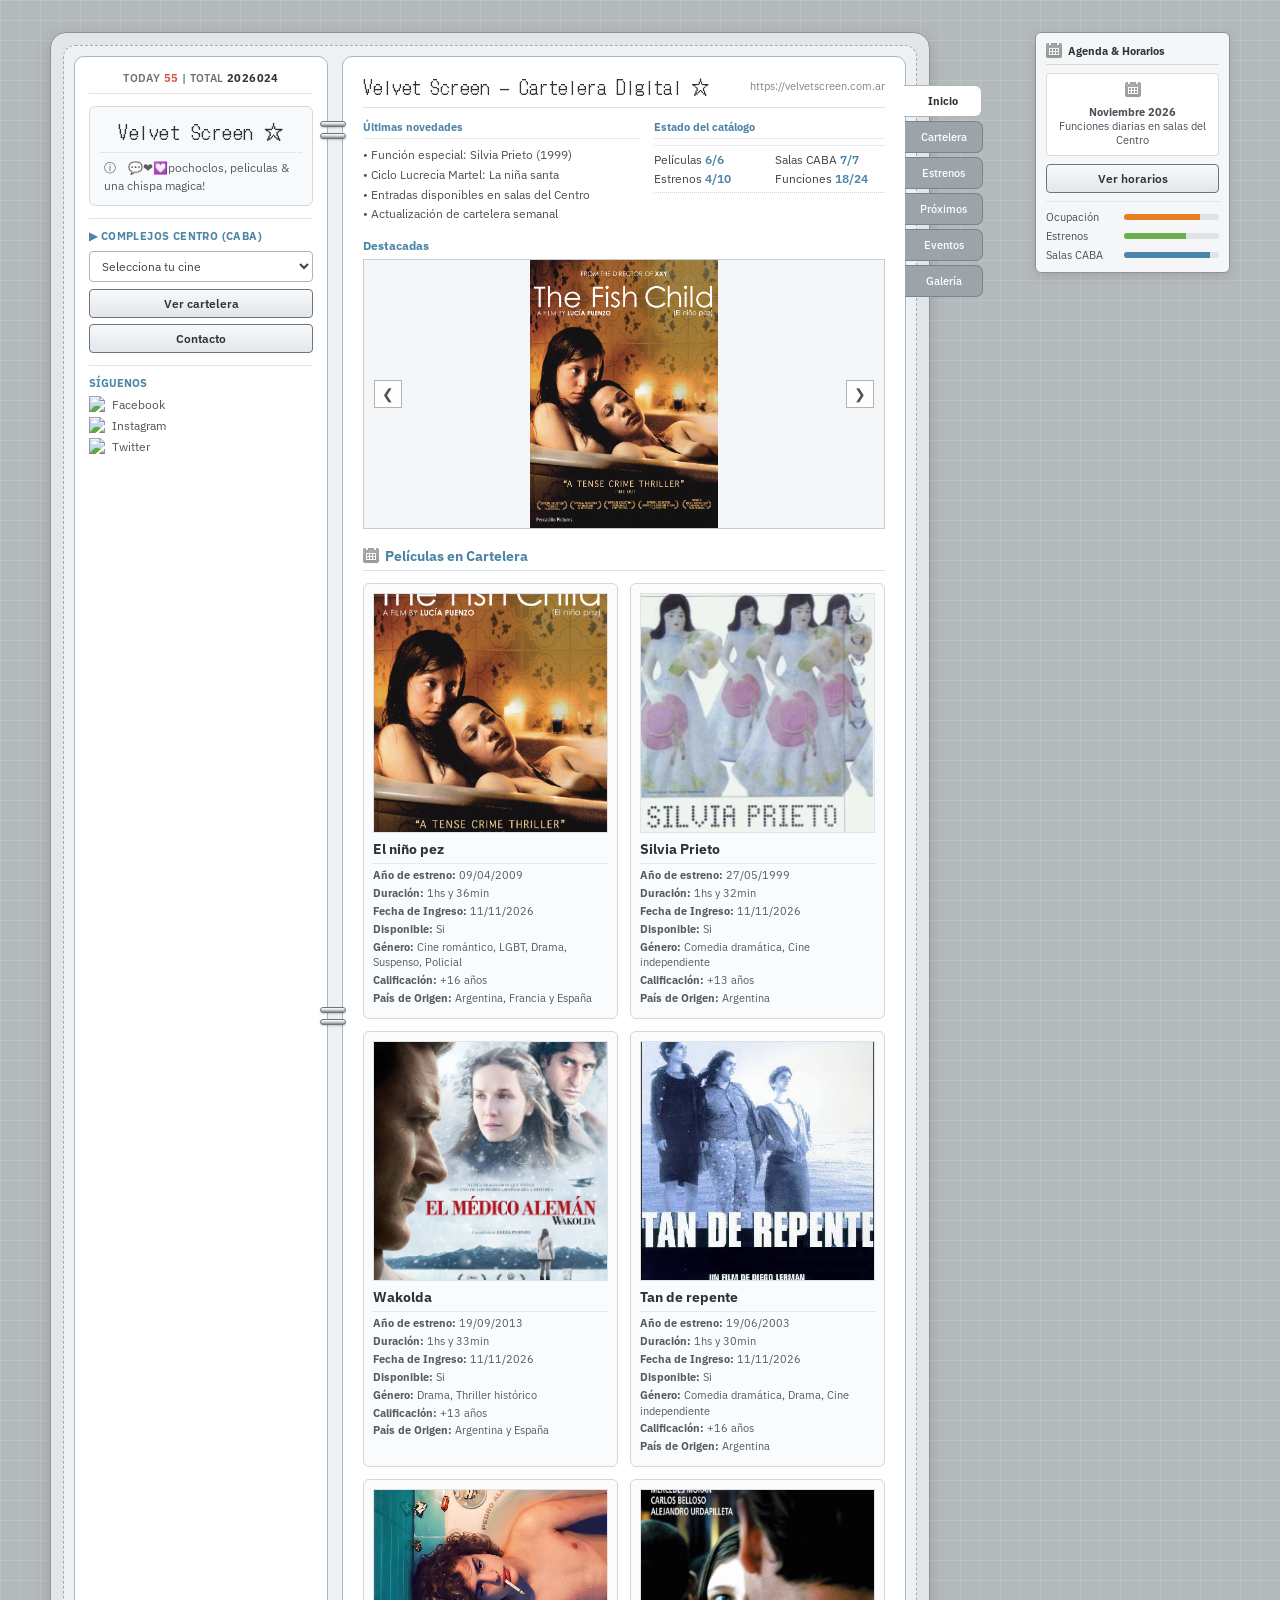
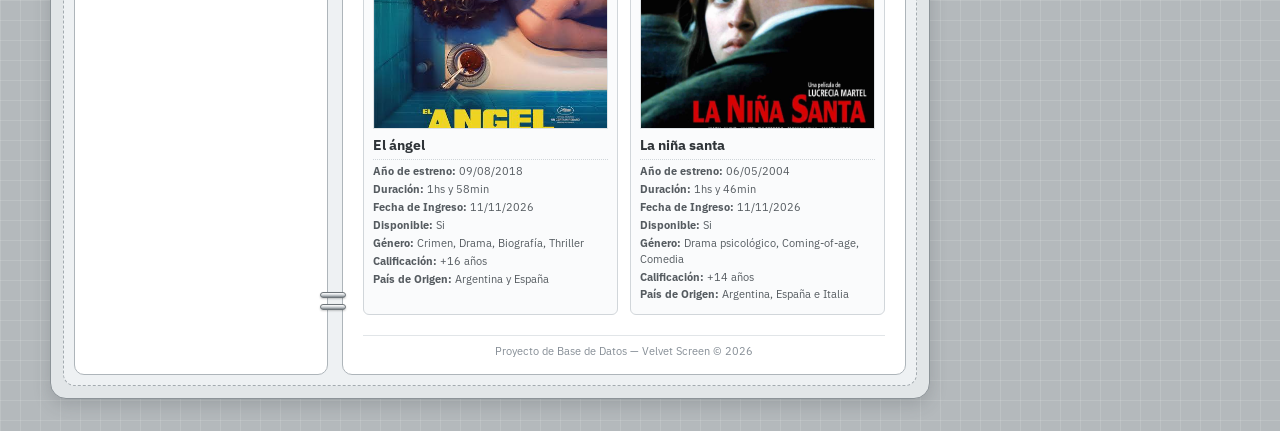
==== commit 529500f9: "Update profile bio text in index.html" ====
--- a/index.html
+++ b/index.html
@@ -38,7 +38,7 @@
                     <div class="profile-box">
                         <div class="brand-title">Velvet Screen ☆</div>
                         <div class="profile-bio">
-                            Ciclo de cine argentino independiente y de autor en salas del centro porteño.
+                            ⓘ ⠀💬❤︎💟pochoclos, peliculas & una chispa magica!
                         </div>
                     </div>
 
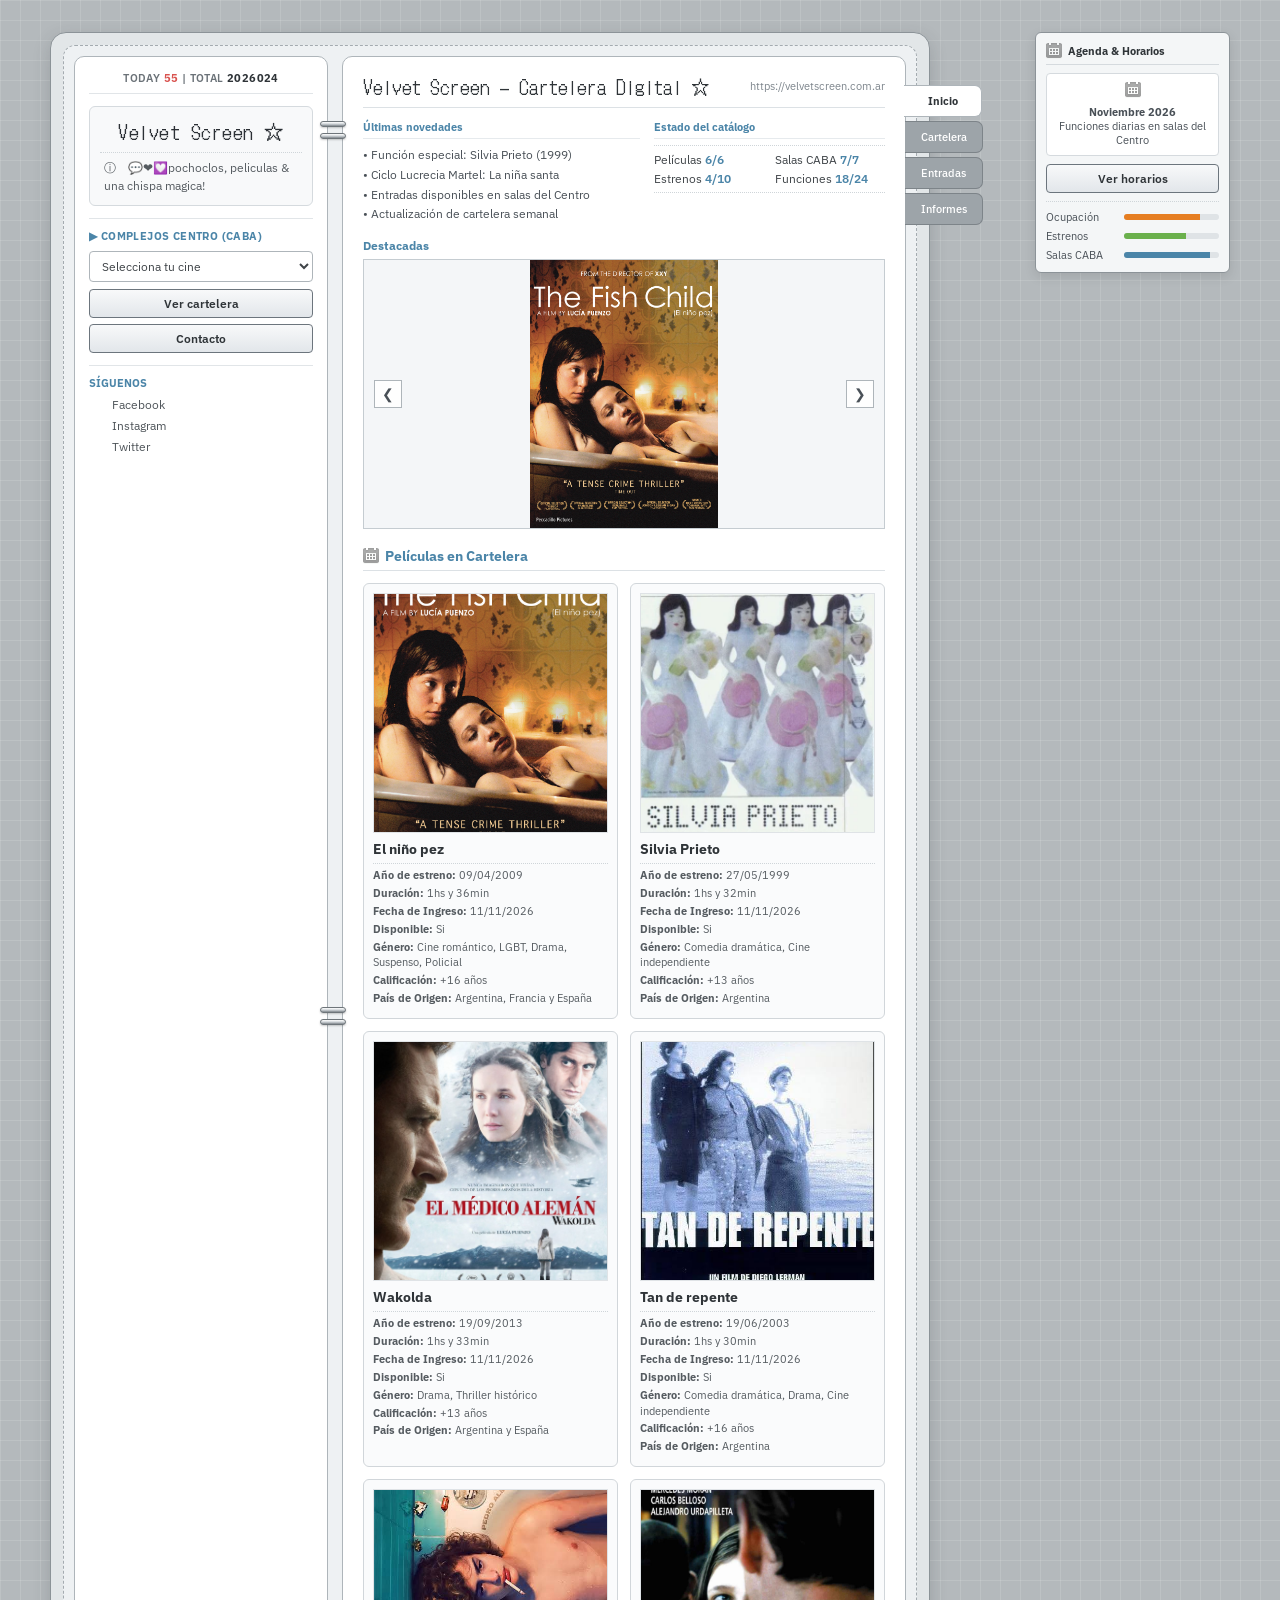
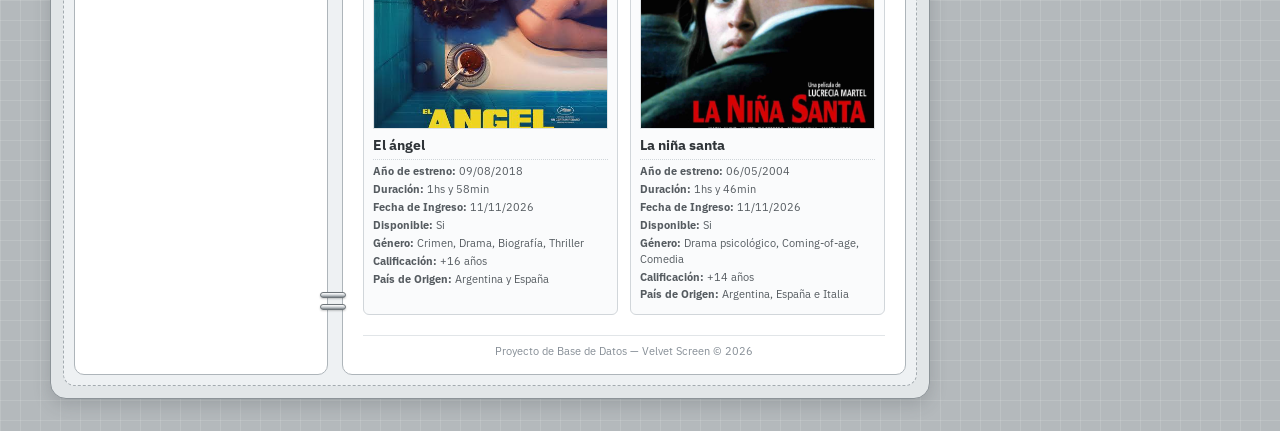
==== commit 28dac047: "Update index.html" ====
--- a/index.html
+++ b/index.html
@@ -82,10 +82,8 @@
                     <nav class="cyworld-tabs">
                         <a href="index.html" class="active">Inicio</a>
                         <a href="Cartelera.html">Cartelera</a>
-                        <a href="#peliculas">Estrenos</a>
-                        <a href="#peliculas">Próximos</a>
-                        <a href="#">Eventos</a>
-                        <a href="#">Galería</a>
+                        <a href="Entradas.html">Entradas</a>
+                        <a href="Informes.html">Informes</a>
                     </nav>
 
                     <div class="header-bar">
--- a/css/style.css
+++ b/css/style.css
@@ -584,4 +584,170 @@
         border-radius: 5px;
         border-left: 1px solid #7d8489;
     }
-}
+    /* FORMULARIOS (LOGIN / REGISTRO / COMPRA) */
+.cyworld-grid-2 {
+    display: grid;
+    grid-template-columns: 1fr 1fr;
+    gap: 16px;
+}
+
+.panel-box {
+    background: #fafbfc;
+    border: 1px solid #cfd5d9;
+    border-radius: 6px;
+    padding: 14px;
+}
+
+.panel-box h3 {
+    font-size: 13px;
+    color: #4b85a8;
+    border-bottom: 1px solid #dce1e5;
+    padding-bottom: 6px;
+    margin-bottom: 12px;
+}
+
+.form-group {
+    margin-bottom: 10px;
+}
+
+.form-group label {
+    display: block;
+    font-size: 11.5px;
+    font-weight: 600;
+    color: #495057;
+    margin-bottom: 4px;
+}
+
+.form-group input,
+.form-group select {
+    width: 100%;
+    padding: 6px 8px;
+    border: 1px solid #aeb5ba;
+    border-radius: 4px;
+    font-size: 12px;
+    background: #ffffff;
+    color: #2f3438;
+}
+
+.status-msg {
+    margin-top: 8px;
+    font-size: 11.5px;
+    font-weight: 600;
+    color: #4b85a8;
+}
+
+/* MAPA DE SALA Y RESERVA DE BUTACAS */
+.screen-banner {
+    background: #d5dade;
+    color: #495057;
+    text-align: center;
+    font-size: 11px;
+    font-weight: 700;
+    letter-spacing: 2px;
+    padding: 5px;
+    border-radius: 4px;
+    margin-bottom: 14px;
+    border-bottom: 3px solid #8c9398;
+}
+
+.seats-grid {
+    display: grid;
+    grid-template-columns: repeat(8, 1fr);
+    gap: 6px;
+    max-width: 340px;
+    margin: 0 auto 12px auto;
+}
+
+.seat {
+    padding: 6px 0;
+    text-align: center;
+    font-size: 10.5px;
+    font-weight: 600;
+    border-radius: 4px 4px 2px 2px;
+    border: 1px solid #9da4a9;
+    background: #ffffff;
+    color: #3f4448;
+    cursor: pointer;
+    user-select: none;
+}
+
+.seat:hover:not(.occupied) {
+    border-color: #4b85a8;
+}
+
+.seat.selected {
+    background: #4b85a8;
+    color: #ffffff;
+    border-color: #356684;
+}
+
+.seat.occupied {
+    background: #cfd5d9;
+    color: #868e96;
+    border-color: #aeb5ba;
+    cursor: not-allowed;
+    text-decoration: line-through;
+}
+
+.seat-legend {
+    display: flex;
+    justify-content: center;
+    gap: 14px;
+    font-size: 11px;
+    margin-bottom: 12px;
+}
+
+.legend-item {
+    display: flex;
+    align-items: center;
+    gap: 5px;
+}
+
+.legend-box {
+    width: 12px;
+    height: 12px;
+    border: 1px solid #9da4a9;
+    border-radius: 2px;
+    display: inline-block;
+}
+
+/* TABLAS DE INFORMES DE VENTA Y DISPONIBILIDAD */
+.cyworld-table {
+    width: 100%;
+    border-collapse: collapse;
+    font-size: 11.5px;
+    margin-top: 8px;
+}
+
+.cyworld-table th {
+    background: #e9ecef;
+    color: #2f3438;
+    text-align: left;
+    padding: 7px 8px;
+    border: 1px solid #cfd5d9;
+}
+
+.cyworld-table td {
+    padding: 7px 8px;
+    border: 1px solid #dee2e6;
+    color: #495057;
+}
+
+.cyworld-table tr:nth-child(even) {
+    background: #f8f9fa;
+}
+
+.badge-ok {
+    background: #e3f2fd;
+    color: #2c6e9b;
+    padding: 2px 6px;
+    border-radius: 4px;
+    font-weight: 600;
+    font-size: 10.5px;
+}
+
+@media (max-width: 760px) {
+    .cyworld-grid-2 {
+        grid-template-columns: 1fr;
+    }
+}
